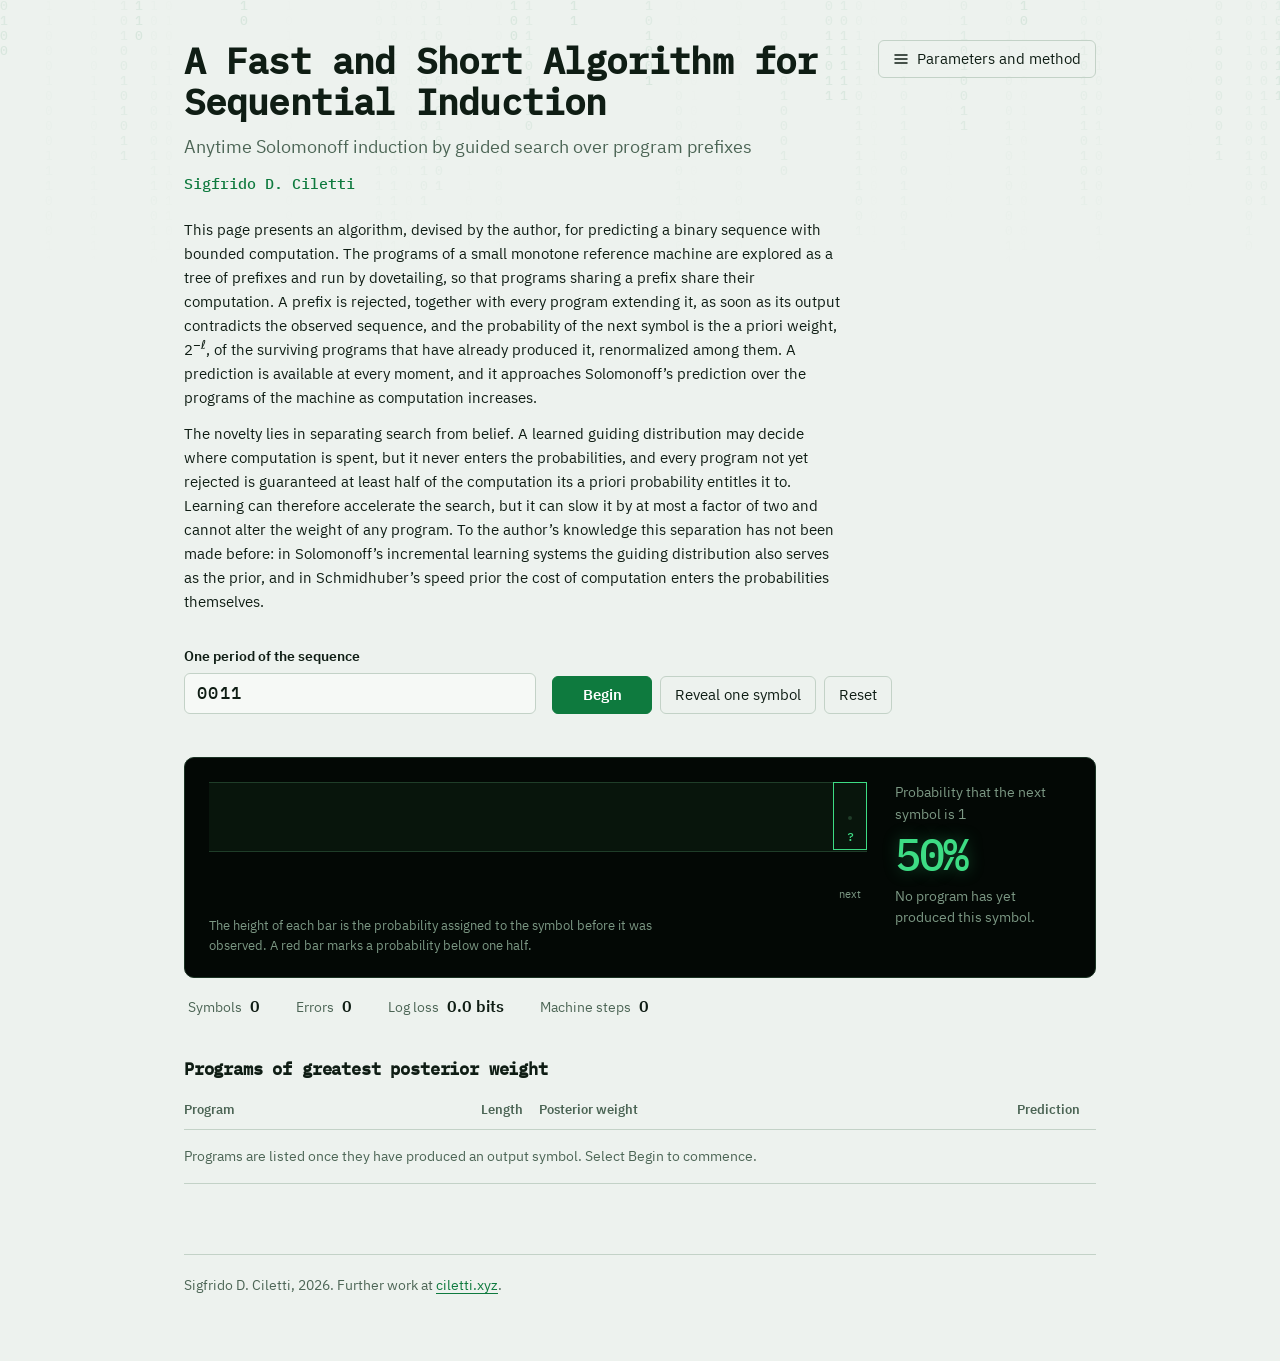
==== induction/index.html @ b0247a15 "Add files via upload" ====
<!doctype html>
<html lang="en">
<head>
<meta charset="utf-8">
<meta name="viewport" content="width=device-width, initial-scale=1">
<title>A Fast and Short Algorithm for Sequential Induction</title>
<meta name="author" content="Sigfrido D. Ciletti">
<meta name="description" content="An anytime approximation to Solomonoff induction by guided search over program prefixes, in which a learned guiding distribution directs computation but never enters the probabilities.">
<style>
@font-face{font-family:"Plex Sans";font-style:normal;font-weight:400;font-display:swap;src:url([data-uri]) format("woff2");}
@font-face{font-family:"Plex Sans";font-style:normal;font-weight:600;font-display:swap;src:url([data-uri]) format("woff2");}
@font-face{font-family:"Plex Mono";font-style:normal;font-weight:400;font-display:swap;src:url([data-uri]) format("woff2");}
@font-face{font-family:"Plex Mono";font-style:normal;font-weight:500;font-display:swap;src:url([data-uri]) format("woff2");}
:root {
  /* light: green ink on pale paper; the tape bed stays a terminal in both schemes */
  --desk: #EDF2EE; --surface: #F6F9F6; --ink: #0F1D14; --muted: #4C6555; --rule: #C3D2C7;
  --signal: #0E7A3E; --on-signal: #FFFFFF; --wrong: #B3261E; --code: #0E5C31; --glow: transparent;
  --bed: #030805; --bed-ink: #CFE3D3; --bed-muted: #7C9884; --bed-rule: #1B3324; --bed-signal: #3DDC84; --bed-wrong: #FF6B5E;
  --tape: #08150C; --tape-edge: #1F3D29; --tape-ink: #3DDC84; --hole: #3DDC84; --feed: #1F3D29;
  --rain: #0E7A3E; --rain-opacity: 0.09;
  --panel-w: 24rem;
  --sans: "Plex Sans", "IBM Plex Sans", "Segoe UI", system-ui, sans-serif;
  --mono: "Plex Mono", "IBM Plex Mono", ui-monospace, "SF Mono", Menlo, Consolas, monospace;
}
@media (prefers-color-scheme: dark) {
  :root {
    color-scheme: dark;
    --desk: #050906; --surface: #0A120C; --ink: #CFE3D3; --muted: #7E9A85; --rule: #1C2E21;
    --signal: #3DDC84; --on-signal: #03100A; --wrong: #FF6B5E; --code: #8FE3AE; --glow: rgb(61 220 132 / 0.35);
    --bed: #020503; --bed-rule: #183022;
    --rain: #3DDC84; --rain-opacity: 0.16;
  }
}
* { box-sizing: border-box; }
html { -webkit-text-size-adjust: 100%; }
body { position: relative; margin: 0; background: var(--desk); color: var(--ink); font: 400 1rem/1.55 var(--sans); font-variant-numeric: tabular-nums; }
.rain { position: absolute; top: 0; left: 0; width: 100%; height: 17rem; pointer-events: none; opacity: var(--rain-opacity); -webkit-mask-image: linear-gradient(to bottom, #000 25%, transparent 100%); mask-image: linear-gradient(to bottom, #000 25%, transparent 100%); }
.page { position: relative; }
a { color: var(--signal); text-underline-offset: 0.2em; }
a:hover { text-decoration-thickness: 2px; }
.page { max-width: 60rem; margin: 0 auto; padding: 2.5rem 1.5rem 4rem; }
h1 { font: 600 clamp(1.625rem, 1.1rem + 1.9vw, 2.25rem)/1.15 var(--mono); letter-spacing: -0.025em; margin: 0 0 0.625rem; text-shadow: 0 0 18px var(--glow); }
h2 { font: 600 1.0625rem/1.3 var(--mono); letter-spacing: -0.01em; margin: 0 0 0.75rem; }
p { margin: 0 0 0.75rem; }
sup { line-height: 0; }

/* header */
.top { display: flex; justify-content: space-between; align-items: flex-start; gap: 1.5rem; }
.intro { max-width: 66ch; }
.subtitle { font-size: 1.125rem; color: var(--muted); margin: 0 0 0.75rem; }
.byline { font: 500 0.9375rem/1.4 var(--mono); margin: 0 0 1.5rem; }
.byline a { color: var(--signal); text-decoration: none; }
.byline a:hover { text-decoration: underline; }
.abstract { font-size: 0.9375rem; line-height: 1.6; margin: 0 0 0.75rem; }
.abstract:last-child { margin-bottom: 0; }

/* buttons and fields */
button { font: 500 0.9375rem/1.2 var(--sans); color: var(--ink); background: transparent; border: 1px solid var(--rule); border-radius: 6px; padding: 0.5625rem 0.875rem; cursor: pointer; }
button:hover { border-color: var(--signal); }
button.primary { background: var(--signal); border-color: var(--signal); color: var(--on-signal); font-weight: 600; min-width: 6.25rem; }
button.primary:hover { filter: brightness(1.08); }
.menu-btn { flex: none; display: inline-flex; align-items: center; gap: 0.5rem; }
:is(button, input, select, summary):focus-visible { outline: 2px solid var(--signal); outline-offset: 2px; }
label, .label { display: block; font-size: 0.875rem; font-weight: 600; margin-bottom: 0.375rem; }
input[type="text"], select { width: 100%; font: 400 1rem/1.2 var(--sans); color: var(--ink); background: var(--surface); border: 1px solid var(--rule); border-radius: 6px; padding: 0.5625rem 0.75rem; }
#pattern { font: 500 1.0625rem/1.2 var(--mono); letter-spacing: 0.08em; }

/* the run row */
.run { display: flex; flex-wrap: wrap; align-items: flex-end; gap: 0.75rem 1rem; margin-top: 2rem; }
.pattern-field { flex: 1 1 12rem; max-width: 22rem; }
.buttons { display: flex; flex-wrap: wrap; gap: 0.5rem; }
.error { color: var(--wrong); font-size: 0.875rem; margin: 0.5rem 0 0; }
.error:empty { display: none; }
.status { color: var(--muted); font: 400 0.8125rem/1.5 var(--mono); margin: 0.5rem 0 0; min-height: 1.5em; }
.status:not(:empty)::before { content: "> "; color: var(--signal); }

/* the tape */
.bed { margin-top: 1rem; background: var(--bed); color: var(--bed-ink); border: 1px solid var(--bed-rule); border-radius: 10px; padding: 1.5rem 1.5rem 1.25rem; display: grid; grid-template-columns: minmax(0, 1fr) 11rem; gap: 1.75rem; align-items: start; }
.tape-area { min-width: 0; }
.tape-window { position: relative; overflow: hidden; }
.tape-window::before { content: ""; position: absolute; inset: 0 0 auto 0; height: 68px; background: var(--tape); border-block: 1px solid var(--tape-edge); }
.tape { position: relative; display: flex; justify-content: flex-end; }
.cell { flex: 0 0 28px; }
.punch { position: relative; height: 68px; }
.hole { position: absolute; left: 50%; top: 11px; width: 14px; height: 14px; margin-left: -7px; border-radius: 50%; }
.hole.on { background: var(--hole); box-shadow: 0 0 6px rgb(61 220 132 / 0.55); }
.feed { position: absolute; left: 50%; top: 34px; width: 4px; height: 4px; margin-left: -2px; border-radius: 50%; background: var(--feed); }
.digit { position: absolute; left: 0; right: 0; bottom: 7px; text-align: center; font: 500 0.75rem/1 var(--mono); color: var(--tape-ink); }
.conf { position: relative; width: 14px; height: 24px; margin: 8px auto 0; border-bottom: 1px solid var(--bed-rule); }
.conf span { position: absolute; left: 0; right: 0; bottom: 0; height: calc(var(--p, 0) * 100%); background: var(--bed-signal); }
.conf.bad span { background: var(--bed-wrong); }
.conf.none { border: 1px dashed var(--bed-rule); }
.conf.none span { display: none; }
.idx { height: 1rem; margin-top: 4px; text-align: center; font-size: 0.6875rem; line-height: 1rem; color: var(--bed-muted); white-space: nowrap; }
.cell.reader { flex-basis: 34px; }
.cell.reader .punch { box-shadow: inset 0 0 0 1px var(--hole); }
.cell.reader .hole { background: var(--hole); box-shadow: 0 0 8px rgb(61 220 132 / 0.6); }
.cell.reader .conf { border: 0; }
.cell.fresh .hole.on { animation: punch 160ms ease-out; }
@keyframes punch { from { transform: scale(0.2); } to { transform: scale(1); } }
.caption { margin: 0.875rem 0 0; font-size: 0.8125rem; color: var(--bed-muted); max-width: 60ch; }
.readout-label { font-size: 0.875rem; color: var(--bed-muted); margin: 0; }
.readout-num { font: 500 2.75rem/1 var(--mono); letter-spacing: -0.04em; margin: 0.375rem 0 0.625rem; color: var(--bed-signal); text-shadow: 0 0 16px rgb(61 220 132 / 0.35); }
.readout-note { font-size: 0.875rem; color: var(--bed-muted); margin: 0 0 0.25rem; }
.readout-note:empty { display: none; }

/* figures under the tape */
.stats { display: flex; flex-wrap: wrap; gap: 0.375rem 2.25rem; margin: 1rem 0 0; padding: 0 0.25rem; }
.stats div { display: flex; align-items: baseline; gap: 0.5rem; }
.stats dt { font-size: 0.875rem; color: var(--muted); }
.stats dd { margin: 0; font-weight: 600; }

/* leading programs */
.leaders { margin-top: 2.5rem; }
.more { display: flex; flex-wrap: wrap; align-items: center; gap: 0.5rem 0.75rem; margin-top: 0.875rem; }
.more .hint { margin: 0 auto 0 0; }
.more button[hidden] { display: none; }
.scroll { overflow-x: auto; }
table { border-collapse: collapse; width: 100%; font-size: 0.875rem; }
th, td { text-align: left; padding: 0.5rem 0.75rem 0.5rem 0; border-bottom: 1px solid var(--rule); vertical-align: baseline; }
th { font-weight: 600; font-size: 0.8125rem; color: var(--muted); white-space: nowrap; }
td.num, th.num { text-align: right; padding-right: 1rem; white-space: nowrap; }
td.prog { font: 500 0.9375rem/1.35 var(--mono); letter-spacing: 0.06em; word-break: break-all; color: var(--code); }
td.empty { color: var(--muted); padding: 1rem 0; }
.bar { display: inline-block; width: 5rem; height: 0.5rem; background: color-mix(in srgb, var(--signal) 16%, transparent); vertical-align: middle; margin-right: 0.5rem; }
.bar i { display: block; height: 100%; background: var(--signal); }
.cred { white-space: nowrap; }

/* side panel */
.panel { position: fixed; inset: 0 0 0 auto; z-index: 10; width: min(var(--panel-w), 100%); height: 100%; max-width: none; max-height: none; margin: 0; padding: 0; border: 0; border-left: 1px solid var(--rule); background: var(--surface); color: var(--ink); overflow: hidden; }
.panel[open] { animation: panel-in 180ms ease-out; }
@keyframes panel-in { from { transform: translateX(1.5rem); opacity: 0; } to { transform: none; opacity: 1; } }
.panel::backdrop { background: rgb(13 21 34 / 0.45); }
.panel-inner { height: 100%; overflow-y: auto; overscroll-behavior: contain; padding: 0 1.25rem 2.5rem; }
.panel-head { position: sticky; top: 0; z-index: 1; display: flex; justify-content: space-between; align-items: center; gap: 1rem; padding: 1rem 0 0.75rem; background: var(--surface); }
.panel-head h2 { margin: 0; }
.close { display: inline-flex; padding: 0.375rem; border-color: transparent; }
.close:hover { border-color: var(--rule); }
.panel-section { border-top: 1px solid var(--rule); padding: 1rem 0; }
.panel-section h3 { font: 600 1rem/1.3 var(--mono); margin: 0 0 0.875rem; }
.field { margin-bottom: 1rem; }
.check { display: flex; align-items: center; gap: 0.5rem; font-size: 0.9375rem; font-weight: 400; margin: 0 0 1rem; }
.check input { width: 1.0625rem; height: 1.0625rem; margin: 0; accent-color: var(--signal); }
.presets { display: flex; flex-wrap: wrap; gap: 0.375rem; }
.presets button { font: 500 0.8125rem/1 var(--mono); padding: 0.4375rem 0.5rem; border-radius: 4px; }
summary { display: flex; justify-content: space-between; align-items: center; gap: 1rem; font: 600 1rem/1.4 var(--mono); cursor: pointer; list-style: none; }
summary::-webkit-details-marker { display: none; }
summary::after { content: ""; flex: none; width: 0.5rem; height: 0.5rem; margin-right: 0.25rem; border-right: 1.5px solid var(--muted); border-bottom: 1.5px solid var(--muted); transform: translateY(-2px) rotate(45deg); }
details[open] > summary { margin-bottom: 0.875rem; }
details[open] > summary::after { transform: translateY(2px) rotate(-135deg); }
.hint { color: var(--muted); font-size: 0.875rem; }
.guide { table-layout: fixed; margin-bottom: 0.75rem; }
.guide th, .guide td { text-align: center; padding: 0.375rem 0; border: 0; }
.guide th:first-child { text-align: left; width: 4.75rem; }
.guide thead th { font: 500 0.875rem/1 var(--mono); color: var(--ink); }
.guide tbody th { font-weight: 400; font-size: 0.8125rem; color: var(--muted); }
.guide td { font-size: 0.8125rem; border: 2px solid var(--surface); background: color-mix(in srgb, var(--signal) calc(var(--p) * 100%), transparent); }
.guide td.strong { color: var(--on-signal); }
.runs { list-style: none; margin: 0; padding: 0; }
.runs li { padding: 0.625rem 0; border-bottom: 1px solid var(--rule); font-size: 0.875rem; }
.runs li:first-child { padding-top: 0; }
.runs li:last-child { border-bottom: 0; }
.runs .prog { font: 500 0.9375rem/1.4 var(--mono); letter-spacing: 0.06em; color: var(--code); }
.runs .meta { color: var(--muted); }
.runs code { font: 500 0.875rem/1.4 var(--mono); word-break: break-all; }
.notes p, .notes li { font-size: 0.9375rem; }
.notes ul { padding-left: 1.125rem; margin: 0; }
.notes li { margin-bottom: 0.25rem; }
.ops { margin: 0 0 1rem; }
.ops td { padding: 0.375rem 0.5rem 0.375rem 0; }
.ops td:first-child { font: 500 1rem/1.2 var(--mono); width: 1.75rem; }
.ops td:last-child { text-align: right; white-space: nowrap; padding-right: 0; color: var(--muted); }

.foot { margin-top: 3.5rem; padding-top: 1.25rem; border-top: 1px solid var(--rule); color: var(--muted); font-size: 0.875rem; }
.foot p { margin: 0; }
@media (min-width: 72rem) {
  body.panel-open { padding-right: var(--panel-w); }
}
@media (max-width: 52rem) {
  .page { padding: 1.75rem 1rem 3rem; }
  .top { flex-direction: column; gap: 1rem; }
  .bed { grid-template-columns: minmax(0, 1fr); gap: 1rem; padding: 1.25rem 1rem 1rem; }
  .readout-num { font-size: 2.25rem; }
}
@media (prefers-reduced-motion: reduce) {
  .cell.fresh .hole.on, .panel[open] { animation: none; }
}
</style>
</head>
<body>
<canvas class="rain" id="rain" aria-hidden="true"></canvas>
<main class="page">
  <header class="top">
    <div class="intro">
      <h1>A Fast and Short Algorithm for Sequential Induction</h1>
      <p class="subtitle">Anytime Solomonoff induction by guided search over program prefixes</p>
      <p class="byline"><a href="https://ciletti.xyz" rel="author">Sigfrido D. Ciletti</a></p>
      <p class="abstract">This page presents an algorithm, devised by the author, for predicting a binary sequence with bounded computation. The programs of a small monotone reference machine are explored as a tree of prefixes and run by dovetailing, so that programs sharing a prefix share their computation. A prefix is rejected, together with every program extending it, as soon as its output contradicts the observed sequence, and the probability of the next symbol is the a priori weight, 2<sup>−ℓ</sup>, of the surviving programs that have already produced it, renormalized among them. A prediction is available at every moment, and it approaches Solomonoff’s prediction over the programs of the machine as computation increases.</p>
      <p class="abstract">The novelty lies in separating search from belief. A learned guiding distribution may decide where computation is spent, but it never enters the probabilities, and every program not yet rejected is guaranteed at least half of the computation its a priori probability entitles it to. Learning can therefore accelerate the search, but it can slow it by at most a factor of two and cannot alter the weight of any program. To the author’s knowledge this separation has not been made before: in Solomonoff’s incremental learning systems the guiding distribution also serves as the prior, and in Schmidhuber’s speed prior the cost of computation enters the probabilities themselves.</p>
    </div>
    <button class="menu-btn" id="openPanel" type="button" aria-expanded="false" aria-controls="panel">
      <svg aria-hidden="true" width="16" height="16" viewBox="0 0 16 16" fill="none"><path d="M2 4h12M2 8h12M2 12h12" stroke="currentColor" stroke-width="1.5" stroke-linecap="round"/></svg>
      Parameters and method
    </button>
  </header>

  <div class="run">
    <div class="pattern-field">
      <label for="pattern">One period of the sequence</label>
      <input id="pattern" type="text" inputmode="numeric" autocomplete="off" spellcheck="false" maxlength="32" value="0011" aria-describedby="patternError">
    </div>
    <div class="buttons">
      <button class="primary" id="start" type="button">Begin</button>
      <button id="step" type="button">Reveal one symbol</button>
      <button id="restart" type="button">Reset</button>
    </div>
  </div>
  <p class="error" id="patternError" role="alert"></p>
  <p class="status" id="status" aria-live="polite"></p>

  <section class="bed" aria-label="Symbols observed so far and the probability assigned to the next">
    <div class="tape-area">
      <div class="tape-window"><div class="tape" id="tape"></div></div>
      <p class="caption">The height of each bar is the probability assigned to the symbol before it was observed. A red bar marks a probability below one half.</p>
    </div>
    <div class="readout">
      <p class="readout-label">Probability that the next symbol is 1</p>
      <p class="readout-num" id="pnum">50%</p>
      <p class="readout-note" id="psay" aria-live="polite">No program has yet produced this symbol.</p>
      <p class="readout-note" id="plock"></p>
    </div>
  </section>

  <dl class="stats">
    <div><dt>Symbols</dt><dd id="sBits">0</dd></div>
    <div><dt>Errors</dt><dd id="sWrong">0</dd></div>
    <div><dt>Log loss</dt><dd id="sLoss">0.0 bits</dd></div>
    <div><dt>Machine steps</dt><dd id="sSteps">0</dd></div>
  </dl>

  <section class="leaders" aria-labelledby="leadersTitle">
    <h2 id="leadersTitle">Programs of greatest posterior weight</h2>
    <div class="scroll">
      <table>
        <thead><tr><th>Program</th><th class="num">Length</th><th>Posterior weight</th><th class="num">Prediction</th></tr></thead>
        <tbody id="programs"></tbody>
      </table>
    </div>
    <div class="more">
      <p class="hint" id="moreCount"></p>
      <button id="showMore" type="button">Show further programs</button>
      <button id="showFewer" type="button">Show fewer programs</button>
    </div>
  </section>

  <footer class="foot">
    <p>Sigfrido D. Ciletti, 2026. Further work at <a href="https://ciletti.xyz">ciletti.xyz</a>.</p>
  </footer>
</main>

<dialog class="panel" id="panel" aria-labelledby="panelTitle">
  <div class="panel-inner">
    <div class="panel-head">
      <h2 id="panelTitle">Parameters and method</h2>
      <button class="close" id="closePanel" type="button" aria-label="Close parameters and method">
        <svg aria-hidden="true" width="18" height="18" viewBox="0 0 18 18" fill="none"><path d="M4 4l10 10M14 4L4 14" stroke="currentColor" stroke-width="1.6" stroke-linecap="round"/></svg>
      </button>
    </div>

    <section class="panel-section" aria-labelledby="settingsTitle">
      <h3 id="settingsTitle">Parameters</h3>
      <label class="check"><input id="useGuide" type="checkbox"> Allot half of the computation by the guiding distribution</label>
      <div class="field">
        <span class="label" id="examplesLabel">Example periods</span>
        <div class="presets" id="presets" role="group" aria-labelledby="examplesLabel"></div>
      </div>
      <button id="forget" type="button">Reset the guiding distribution</button>
    </section>

    <details class="panel-section">
      <summary>The guiding distribution</summary>
      <p class="hint" id="guideHint"></p>
      <table class="guide" id="guide" aria-label="Conditional probability of each instruction, given its predecessor"></table>
      <p class="hint" id="guideCost"></p>
    </details>

    <details class="panel-section">
      <summary>Record of trials</summary>
      <ul class="runs" id="history"></ul>
    </details>

    <details class="panel-section notes">
      <summary>Method</summary>
      <p>The reference machine has a circular tape of 256 binary cells and the six instructions listed below, each with the length of its code. The machine reads its program one instruction at a time, and only when execution requires the next one. Programs that share an initial segment therefore share the corresponding computation.</p>
      <table class="ops" aria-label="The instructions of the reference machine">
        <tbody>
          <tr><td>.</td><td>write the content of the current cell to the output</td><td>2 bits</td></tr>
          <tr><td>+</td><td>complement the current cell</td><td>2 bits</td></tr>
          <tr><td>&gt;</td><td>move one cell to the right</td><td>3 bits</td></tr>
          <tr><td>&lt;</td><td>move one cell to the left</td><td>3 bits</td></tr>
          <tr><td>[</td><td>mark a position for return</td><td>3 bits</td></tr>
          <tr><td>]</td><td>if the current cell contains 1, return to the most recent mark, or to the beginning if there is none</td><td>3 bits</td></tr>
        </tbody>
      </table>
      <p>A program is rejected as soon as it writes a symbol that contradicts the observed sequence, and with it every program of which it is an initial segment. The probability assigned to the next symbol is the normalized sum of the a priori probabilities, 2<sup>−ℓ</sup>, of the surviving programs that have already produced that symbol.</p>
      <p>No bound on computation is fixed in advance. The search proceeds continuously, occupying about two milliseconds of each display frame, and a symbol is revealed every 250 milliseconds, so that the computation devoted to each symbol is whatever the device accomplishes in that interval. In the trials conducted so far, greater computation per symbol has never delayed convergence. Trials should be compared in machine steps, a measure that does not depend on the device.</p>
      <p>When the guiding distribution is in use, the computation is divided equally. One half is allotted in proportion to the a priori probabilities, which bounds the time required by a small constant factor relative to Levin’s universal search. The other half is allotted according to the guiding distribution, a table of conditional instruction probabilities estimated from programs that predicted at least three successive symbols correctly. The guiding distribution determines only the order of search; it has no effect upon the probabilities assigned.</p>
      <p>Two properties follow from the construction. First, the probabilities depend only on the a priori distribution and on which programs have been examined; the guiding distribution affects only the latter. Second, because every program not yet rejected receives at least half of its a priori share of computation, the time required to reach any program exceeds that of the unguided search by at most a factor of two. As computation increases without bound every program of the machine is eventually examined, and the prediction tends to Solomonoff’s normalized prediction over the programs of at most 32 instructions.</p>
      <p>The mixture over programs is Solomonoff’s (1964). The schedule of computation follows Levin’s universal search (1973), and the treatment of programs as prefixes executed online follows Schmidhuber’s FAST algorithm (2002), which he also applied to prediction, though under the speed prior, whose probabilities depend on running time. Solomonoff’s later proposals for incremental learning (2002–2003) introduced a guiding distribution for the search that is revised as problems are solved; there, however, the revised distribution is also the prior. The title alludes to Hutter’s “The Fastest and Shortest Algorithm for All Well-Defined Problems” (2002); no optimality result of that kind is claimed here.</p>
      <p>The guiding distribution is not used by default. Within a single trial its effect is negligible; it is of value only across trials, for longer periods, when computation is scarce, as on a slow device. It continues to be estimated while not in use.</p>
      <p>The log loss is the sum, over the observed symbols, of −log<sub>2</sub> of the probability assigned to each, with every probability restricted to the interval from 0.01 to 0.99. The system is said to have converged when eight successive symbols have each been assigned a probability of at least 0.9.</p>
      <ul>
        <li>Observations are assumed to be free of error. A single erroneous symbol would reject the correct program.</li>
        <li>Programs are limited to 32 instructions.</li>
        <li>The programs of greatest weight are retained in memory, from 3,000 at the outset, growing by one program for every 1,000 machine steps, to at most 20,000. A program beyond that limit must be found again by the search from the root, whose budget doubles on each pass.</li>
        <li>A trial is suspended after every 64 symbols.</li>
      </ul>
    </details>
  </div>
</dialog>

<script>
/* Guided Bayesian Search — toy engine.
   Machine: a six-instruction, Brainfuck-style machine on a circular binary tape of 256 cells.
   Programs are read one instruction at a time, on demand, from a prefix code:
     .  00   write the current cell to the output
     +  01   flip the current cell
     >  100  move right        <  101  move left
     [  110  mark a loop start
     ]  111  if the current cell is 1, jump back to just after the matching [ (or to the start)
*/
const OP_GLYPH = ['.', '+', '>', '<', '[', ']'];
const OP_BITS = [2, 2, 3, 3, 3, 3];
const OP_PRIOR = [0.25, 0.25, 0.125, 0.125, 0.125, 0.125];
const NOPS = 6, START = 6, MAXCODE = 32, WORDS = 8;
const KEYMOD = 562949953421231;   // 2^49 - 81; keys are exact up to 17 instructions and hashed beyond
const EV_BUDGET = 0, EV_DEAD = 1, EV_PREDICT = 2, EV_NEEDS = 3;

function makeState() {
  return { code: new Uint8Array(MAXCODE), jmp: new Uint8Array(MAXCODE), L: 0, pc: 0, ptr: 0, tape: new Int32Array(WORDS),
           outLen: 0, next: 0, bPc: 0, bPtr: 0, bTape: new Int32Array(WORDS), bCount: 0, bLimit: 1 };
}
function copyState(dst, src) {
  const L = src.L;
  for (let i = 0; i < L; i++) { dst.code[i] = src.code[i]; dst.jmp[i] = src.jmp[i]; }
  dst.L = L; dst.pc = src.pc; dst.ptr = src.ptr; dst.outLen = src.outLen; dst.next = src.next;
  dst.bPc = src.bPc; dst.bPtr = src.bPtr; dst.bCount = src.bCount; dst.bLimit = src.bLimit;
  for (let i = 0; i < WORDS; i++) { dst.tape[i] = src.tape[i]; dst.bTape[i] = src.bTape[i]; }
}
function appendOp(st, op) {
  const i = st.L;
  st.code[i] = op;
  if (op === 5) {                       // find the matching [ ; unmatched ] jumps to the start
    let depth = 0, target = 0;
    for (let j = i - 1; j >= 0; j--) {
      const c = st.code[j];
      if (c === 5) depth++;
      else if (c === 4) { if (depth === 0) { target = j + 1; break; } depth--; }
    }
    st.jmp[i] = target;
  }
  st.L = i + 1;
  st.bPc = st.pc; st.bPtr = st.ptr; st.bCount = 0; st.bLimit = 1;
  for (let i = 0; i < WORDS; i++) st.bTape[i] = st.tape[i];
}
function codeString(st) { let s = ''; for (let i = 0; i < st.L; i++) s += OP_GLYPH[st.code[i]]; return s; }

class Engine {
  constructor(opts = {}) {
    this.poolCap = opts.poolCap || 3000;        // memory to begin with ...
    this.maxPoolCap = opts.maxPoolCap || 20000; // ... growing by one program per stepsPerSlot steps, up to this
    this.stepsPerSlot = opts.stepsPerSlot || 1000;
    this.useGuide = opts.useGuide !== false;
    this.alpha = 2;            // how strongly the guide is tied to the prior
    this.minHits = 3;          // a program must predict this many bits in a row before the guide learns from it
    this.E = new Uint8Array(8192);
    this.frames = [];
    for (let d = 0; d <= MAXCODE; d++) {
      this.frames.push({ st: makeState(), budget: 0, m: 1, lam: 1, key: 0, bits: 0, ci: 0,
                         share: new Float64Array(NOPS), cm: new Float64Array(NOPS), cl: new Float64Array(NOPS) });
    }
    this.local = [];
    for (let d = 0; d <= MAXCODE; d++) {
      this.local.push({ st: makeState(), m: 1, lam: 1, key: 0, bits: 0 });
    }
    this.freeStates = [];
    this.resetGuide();
    this.reset();
  }

  /* ---------- guide: a learned distribution over the next instruction given the previous one ---------- */
  resetGuide() {
    this.counts = []; this.rowTotal = new Float64Array(NOPS + 1);
    for (let c = 0; c <= NOPS; c++) this.counts.push(new Float64Array(NOPS));
    this.guideWeight = 0;
  }
  guideProb(ctx, op) { return (this.alpha * OP_PRIOR[op] + this.counts[ctx][op]) / (this.alpha + this.rowTotal[ctx]); }
  trainGuide(st, w) {
    let ctx = START;
    for (let i = 0; i < st.L; i++) { const op = st.code[i]; this.counts[ctx][op] += w; this.rowTotal[ctx] += w; ctx = op; }
    this.guideWeight += w;
  }
  guideMatrix() { const rows = []; for (const ctx of [START, 0, 1, 2, 3, 4, 5]) { const r = []; for (let o = 0; o < NOPS; o++) r.push(this.guideProb(ctx, o)); rows.push(r); } return rows; }
  guideBits(st) {            // -log2 of the guide's probability for this program text
    let ctx = START, b = 0;
    for (let i = 0; i < st.L; i++) { const op = st.code[i]; b -= Math.log2(this.guideProb(ctx, op)); ctx = op; }
    return b;
  }

  /* ---------- run state ---------- */
  reset() {
    this.n = 0;
    this.pool = new Map();     // remembered part of the frontier: prefixes consistent with every observation
    this.poolFloor = 0; this.pendingCount = 0;
    this.queue = []; this.qStart = 0; this.queueDirty = true;
    this.totalSteps = 0; this.refuted = 0; this.visited = 0;
    this.k = 8; this.startPhase();
  }
  startPhase() {
    const f = this.frames[0];
    f.st.L = 0; f.st.pc = 0; f.st.ptr = 0; f.st.tape.fill(0); f.st.outLen = 0;
    f.budget = Math.pow(2, this.k); f.m = 1; f.lam = 1; f.key = 0; f.bits = 0; f.ci = 0;
    this.depth = 0; this.mode = 0;   // 0 = run the node, 1 = move to its next child, 2 = leave the node
  }

  /* Advance one machine for at most maxSteps steps. */
  run(s, maxSteps) {
    const code = s.code, jmp = s.jmp, L = s.L, E = this.E, n = this.n, tape = s.tape, bTape = s.bTape;
    let pc = s.pc, ptr = s.ptr, outLen = s.outLen;
    let bPc = s.bPc, bPtr = s.bPtr, bCount = s.bCount, bLimit = s.bLimit;
    let steps = 0, ev = EV_BUDGET;
    while (steps < maxSteps) {
      if (pc === L) { ev = EV_NEEDS; break; }
      const op = code[pc]; steps++;
      if (op === 0) {
        const bit = (tape[ptr >>> 5] >>> (ptr & 31)) & 1; pc++;
        if (outLen < n) {
          if (bit !== E[outLen]) { ev = EV_DEAD; break; }       // disagrees with an observation
          outLen++;
        } else { s.next = bit; outLen++; ev = EV_PREDICT; }      // produced the next, unseen bit: pause here
        bPc = pc; bPtr = ptr; bCount = 0; bLimit = 1;
        for (let i = 0; i < WORDS; i++) bTape[i] = tape[i];
        if (ev === EV_PREDICT) break;
        continue;
      }
      else if (op === 1) { tape[ptr >>> 5] ^= (1 << (ptr & 31)); pc++; }
      else if (op === 2) { ptr = (ptr + 1) & 255; pc++; }
      else if (op === 3) { ptr = (ptr + 255) & 255; pc++; }
      else if (op === 4) { pc++; }
      else { if ((tape[ptr >>> 5] >>> (ptr & 31)) & 1) pc = jmp[pc]; else pc++; }
      // Brent's cycle check: the same state again with no output in between means it will never write again
      if (pc === bPc && ptr === bPtr) {
        let same = true;
        for (let i = 0; i < WORDS; i++) if (tape[i] !== bTape[i]) { same = false; break; }
        if (same) { ev = EV_DEAD; break; }
      }
      if (++bCount === bLimit) { bCount = 0; bLimit <<= 1; bPc = pc; bPtr = ptr; for (let i = 0; i < WORDS; i++) bTape[i] = tape[i]; }
    }
    s.pc = pc; s.ptr = ptr; s.outLen = outLen;
    s.bPc = bPc; s.bPtr = bPtr; s.bCount = bCount; s.bLimit = bLimit;
    this.lastSteps = steps;
    return ev;
  }

  /* ---------- pool: the remembered part of the frontier ---------- */
  /* Memory grows with the computation spent, so that more search does not crowd out long programs. */
  cap() { return Math.min(this.maxPoolCap, this.poolCap + Math.floor(this.totalSteps / this.stepsPerSlot)); }
  poolAccepts(m) { return this.pool.size < this.cap() || m > this.poolFloor; }
  poolAdd(key, st, m, lam, bits) {
    const copy = this.freeStates.pop() || makeState(); copyState(copy, st);
    this.pool.set(key, { key, st: copy, m, lam, bits, hits: 0, pending: false, gone: false, share: 0 });
    if (this.pool.size >= 1.5 * this.cap()) this.shrinkPool();
  }
  poolDelete(e) {
    if (e.gone) return;
    e.gone = true; if (e.pending) this.pendingCount--;
    this.pool.delete(e.key); this.freeStates.push(e.st);
    if (this.pool.size < this.cap()) this.poolFloor = 0;
  }
  shrinkPool() {
    const all = Array.from(this.pool.values()).sort((a, b) => b.m - a.m), cap = this.cap();
    this.poolFloor = all[cap - 1].m;
    for (let i = cap; i < all.length; i++) this.poolDelete(all[i]);
    this.poolFloor = all[cap - 1].m;
  }
  /* Run the remembered prefixes that owe a prediction: half in proportion to credence, half to the guide. */
  servicePool(maxSteps) {
    const g = this.useGuide ? 0.5 : 0;
    if (this.queueDirty) {                         // sort the waiting programs once per observation
      const pend = [];
      let mass = 0, lam = 0;
      for (const e of this.pool.values()) if (e.pending) { pend.push(e); mass += e.m; lam += e.lam; }
      for (const e of pend) e.share = (1 - g) * e.m / mass + g * e.lam / lam;
      pend.sort((a, b) => b.share - a.share);
      this.queue = pend; this.qStart = 0; this.queueDirty = false;
    }
    const q = this.queue;
    while (this.qStart < q.length && (q[this.qStart].gone || !q[this.qStart].pending)) this.qStart++;
    let used = 0;
    for (let i = this.qStart; i < q.length && used < maxSteps; i++) {
      const e = q[i];
      if (e.gone || !e.pending) continue;          // finished, or dropped while the pool was being trimmed
      const allow = Math.min(maxSteps - used, Math.max(16, Math.floor(maxSteps * e.share)));
      const ev = this.run(e.st, allow);
      const mine = this.lastSteps; used += mine;
      if (ev === EV_PREDICT) { e.pending = false; this.pendingCount--; }
      else if (ev === EV_DEAD) { this.poolDelete(e); this.refuted++; }
      else if (ev === EV_NEEDS) {
        // It needs another instruction. Search just below it with the rest of its allowance;
        // whatever reaches the next bit is remembered, the rest is left to the explorer.
        const f = this.local[0];
        copyState(f.st, e.st); f.m = e.m; f.lam = e.lam; f.key = e.key; f.bits = e.bits;
        this.poolDelete(e);
        used += this.expand(0, Math.max(64, allow - mine), g);
      }
    }
    return used;
  }
  expand(d, budget, g) {
    const f = this.local[d];
    if (f.st.L === MAXCODE) return 0;
    const ctx = f.st.L ? f.st.code[f.st.L - 1] : START;
    const denom = (1 - g) * f.m + g * f.lam;
    let used = 0;
    for (let c = 0; c < NOPS; c++) {
      const cm = f.m * OP_PRIOR[c], cl = f.lam * this.guideProb(ctx, c);
      const b = Math.floor(budget * ((1 - g) * cm + g * cl) / denom);
      if (b < 1) continue;
      const key = (f.key * 7 + c + 1) % KEYMOD;
      if (this.pool.has(key)) continue;
      const h = this.local[d + 1];
      copyState(h.st, f.st); appendOp(h.st, c);
      const ev = this.run(h.st, b);
      const mine = this.lastSteps; used += mine;
      if (ev === EV_PREDICT) { if (this.poolAccepts(cm)) this.poolAdd(key, h.st, cm, cl, f.bits + OP_BITS[c]); }
      else if (ev === EV_DEAD) this.refuted++;
      else if (ev === EV_NEEDS && b - mine >= 1) {
        h.m = cm; h.lam = cl; h.key = key; h.bits = f.bits + OP_BITS[c];
        used += this.expand(d + 1, b - mine, g);
      }
    }
    return used;
  }

  /* ---------- explorer: depth-first, budget split by half prior, half guide; restarted with double the budget ---------- */
  explore(maxWork) {
    const frames = this.frames, g = this.useGuide ? 0.5 : 0;
    let work = 0, steps = 0;
    while (work < maxWork) {
      const f = frames[this.depth];
      if (this.mode === 0) {
        const allow = Math.min(Math.floor(f.budget), maxWork - work);
        if (allow < 1) { if (f.budget < 1) this.mode = 2; else break; continue; }
        const ev = this.run(f.st, allow);
        const used = this.lastSteps; steps += used; work += used + 1; f.budget -= used;
        if (ev === EV_BUDGET) { if (f.budget < 1) this.mode = 2; continue; }
        if (ev === EV_DEAD) { this.refuted++; this.mode = 2; continue; }
        if (ev === EV_PREDICT) { if (this.poolAccepts(f.m)) this.poolAdd(f.key, f.st, f.m, f.lam, f.bits); this.mode = 2; continue; }
        // needs another instruction: split what is left of the budget among the six children
        if (f.st.L === MAXCODE) { this.mode = 2; continue; }
        const ctx = f.st.L ? f.st.code[f.st.L - 1] : START;
        const denom = (1 - g) * f.m + g * f.lam;
        for (let c = 0; c < NOPS; c++) {
          f.cm[c] = f.m * OP_PRIOR[c];
          f.cl[c] = f.lam * this.guideProb(ctx, c);
          f.share[c] = ((1 - g) * f.cm[c] + g * f.cl[c]) / denom;
        }
        f.ci = 0; this.mode = 1;
      } else if (this.mode === 1) {
        if (f.ci === NOPS) { this.mode = 2; continue; }
        const c = f.ci++;
        const budget = f.budget * f.share[c];
        work++;
        if (budget < 1) continue;
        const key = (f.key * 7 + c + 1) % KEYMOD;
        if (this.pool.has(key)) continue;                       // the pool already owns this prefix
        const h = frames[this.depth + 1];
        copyState(h.st, f.st); appendOp(h.st, c);
        h.budget = budget; h.m = f.cm[c]; h.lam = f.cl[c]; h.key = key; h.bits = f.bits + OP_BITS[c];
        this.depth++; this.mode = 0; this.visited++;
      } else {
        if (this.depth === 0) { if (this.k < 44) this.k++; this.startPhase(); continue; }
        this.depth--; this.mode = 1;
      }
    }
    return steps;
  }

  tick(maxSteps) {
    let used = 0;
    if (this.pendingCount > 0) used += this.servicePool(Math.max(64, maxSteps >> 1));
    used += this.explore(Math.max(1, maxSteps - used));
    this.totalSteps += used;
    return used;
  }

  /* ---------- prediction and observation ---------- */
  predict() {
    let m0 = 0, m1 = 0, count = 0;
    for (const e of this.pool.values()) if (!e.pending) { count++; if (e.st.next) m1 += e.m; else m0 += e.m; }
    const mass = m0 + m1;
    return { p1: mass > 0 ? m1 / mass : 0.5, mass, count };
  }
  observe(bit) {
    const pred = this.predict();
    this.E[this.n] = bit; this.n++;
    const learn = [];
    for (const e of Array.from(this.pool.values())) {
      if (e.pending) continue;                                   // still behind; it is checked as it catches up
      if (e.st.next !== bit) { this.poolDelete(e); this.refuted++; continue; }
      e.hits++; e.pending = true; this.pendingCount++; this.queueDirty = true;
      if (e.hits >= this.minHits) learn.push(e);
    }
    for (const e of learn) this.trainGuide(e.st, e.m / pred.mass);
    return pred;
  }
  top(k) {
    const best = [];
    let mass = 0;
    for (const e of this.pool.values()) {
      if (e.pending) continue;
      mass += e.m;
      if (best.length === k && (e.m < best[k - 1].m || (e.m === best[k - 1].m && e.key > best[k - 1].key))) continue;
      let j = best.length < k ? best.length : k - 1;
      while (j > 0 && (best[j - 1].m < e.m || (best[j - 1].m === e.m && best[j - 1].key > e.key))) { best[j] = best[j - 1]; j--; }
      best[j] = e;
    }
    return best.map(e => ({ code: codeString(e.st), bits: e.bits, credence: e.m / mass, next: e.st.next,
                            hits: e.hits, guideBits: this.guideBits(e.st) }));
  }

}
</script>
<script>
(function () {
  const $ = (id) => document.getElementById(id);
  const nf = new Intl.NumberFormat('en-US');
  const engine = new Engine({ useGuide: false });
  const PRESETS = ['01', '0011', '110', '1000', '10110', '0001011', '001011010011'];
  const TAPE_CELLS = 80, PACE = 250, BLOCK = 64, LOCK_RUN = 8, FEW = 5, STEP_MORE = 20, MOST = 200;
  const SLICE = 2;   // milliseconds of search per display frame; a new bit every PACE ms
  const CONTEXTS = ['initial', 'after .', 'after +', 'after >', 'after <', 'after [', 'after ]'];
  const WIDE = window.matchMedia('(min-width: 72rem)');

  let pattern = '0011';
  let running = false, stepOnce = false, lastReveal = 0, lastLive = 0, stepsAtReveal = 0, shown = FEW, tableSig = '';
  let run = freshRun();
  const history = [];

  function freshRun() { return { pattern, wrong: 0, loss: 0, streak: 0, streakStart: 0, streakSteps: 0, lockBit: null, lockSteps: null, best: '', guide: undefined }; }
  function esc(s) { return s.replace(/&/g, '&amp;').replace(/</g, '&lt;').replace(/>/g, '&gt;'); }
  function pct(p) { const v = p * 100; return v > 99.5 && v < 100 ? '>99%' : v < 0.5 && v > 0 ? '<1%' : Math.round(v) + '%'; }
  const RUNNING_TEXT = 'A symbol is revealed every 250 milliseconds; the search proceeds continuously between revelations.';

  /* ---------- tape ---------- */
  const tape = $('tape');
  const reader = document.createElement('div');
  reader.className = 'cell reader';
  reader.innerHTML = '<div class="punch"><span class="hole" id="ghost"></span><span class="feed"></span><span class="digit">?</span></div><div class="conf"></div><div class="idx">next</div>';
  function clearTape() { tape.textContent = ''; tape.appendChild(reader); }
  function addCell(i, bit, p, had, steps) {
    const c = document.createElement('div');
    c.className = 'cell fresh';
    const kind = !had ? 'none' : p >= 0.5 ? 'ok' : 'bad';
    c.title = 'Symbol ' + (i + 1) + ' was ' + bit + (had ? '. Probability assigned: ' + pct(p) : '. No probability was assigned') + ', after ' + nf.format(steps) + ' machine steps.';
    c.innerHTML = '<div class="punch"><span class="hole' + (bit ? ' on' : '') + '"></span><span class="feed"></span><span class="digit">' + bit + '</span></div>' +
      '<div class="conf ' + kind + '" style="--p:' + p.toFixed(3) + '"><span></span></div><div class="idx">' + ((i + 1) % 8 === 0 ? i + 1 : '') + '</div>';
    tape.insertBefore(c, reader);
    while (tape.children.length > TAPE_CELLS) tape.removeChild(tape.firstChild);
  }

  /* ---------- views ---------- */
  function renderReader() {
    const pred = engine.predict();
    $('ghost').style.opacity = pred.count ? pred.p1.toFixed(3) : '0';
    $('pnum').textContent = pred.count ? pct(pred.p1) : '50%';
    const say = pred.count === 0 ? 'No program has yet produced this symbol.' :
      pred.count === 1 ? 'The estimate rests on a single program.' : 'The estimate rests on ' + nf.format(pred.count) + ' programs.';
    if ($('psay').textContent !== say) $('psay').textContent = say;
    const lock = run.lockBit === null ? '' : 'Converged at symbol ' + (run.lockBit + 1) + '.';
    if ($('plock').textContent !== lock) $('plock').textContent = lock;
  }
  function renderStats() {
    $('sBits').textContent = nf.format(engine.n);
    $('sWrong').textContent = nf.format(run.wrong);
    $('sLoss').textContent = run.loss.toFixed(1) + ' bits';
    $('sSteps').textContent = nf.format(engine.totalSteps);
  }
  function renderPrograms() {
    const top = engine.top(shown), total = engine.predict().count;
    const body = $('programs');
    let sig;
    if (!top.length) {
      sig = 'empty' + (engine.n === 0 && engine.totalSteps === 0);
      if (sig !== tableSig) body.innerHTML = '<tr><td class="empty" colspan="4">' + (engine.n === 0 && engine.totalSteps === 0
        ? 'Programs are listed once they have produced an output symbol. Select Begin to commence.'
        : 'No surviving program has yet produced the next symbol.') + '</td></tr>';
      $('guideCost').textContent = '';
    } else {
      run.best = top[0].code;
      const rows = top.map((t) =>
        '<tr><td class="prog">' + esc(t.code) + '</td><td class="num">' + t.bits + ' bits</td>' +
        '<td class="cred"><span class="bar"><i style="width:' + (t.credence * 100).toFixed(1) + '%"></i></span>' + pct(t.credence) + '</td>' +
        '<td class="num">' + t.next + '</td></tr>');
      sig = top.map((t) => t.code + pct(t.credence) + t.next).join('|');
      if (sig !== tableSig) body.innerHTML = rows.join('');   // touch the page only when something visible changed
      $('guideCost').textContent = 'The program of greatest weight has a description length of ' + top[0].bits + ' bits under the a priori distribution and ' + top[0].guideBits.toFixed(1) + ' bits under the guiding distribution.';
    }
    tableSig = sig;
    $('moreCount').textContent = top.length ? top.length + ' of ' + nf.format(total) + (total === 1 ? ' program shown.' : ' programs shown.') : '';
    $('showMore').hidden = !(total > top.length && shown < MOST);
    $('showFewer').hidden = !(shown > FEW);
  }
  function renderGuide() {
    const m = engine.guideMatrix();
    let html = '<thead><tr><th scope="col"></th>' + OP_GLYPH.map((g) => '<th scope="col">' + esc(g) + '</th>').join('') + '</tr></thead><tbody>';
    m.forEach((row, r) => {
      html += '<tr><th scope="row">' + esc(CONTEXTS[r]) + '</th>' + row.map((p) =>
        '<td style="--p:' + p.toFixed(3) + '"' + (p > 0.7 ? ' class="strong"' : '') + '>' + Math.round(p * 100) + '</td>').join('') + '</tr>';
    });
    $('guide').innerHTML = html + '</tbody>';
    $('guideHint').textContent = engine.guideWeight === 0
      ? 'Conditional probability, in percent, of each instruction given its predecessor. The distribution has not yet been estimated and coincides with the a priori distribution.'
      : 'Conditional probability, in percent, of each instruction given its predecessor, estimated from programs that predicted at least three successive symbols correctly.';
  }
  function renderHistory() {
    const list = $('history');
    if (!history.length) { list.innerHTML = '<li class="meta">No trials have been recorded. Selecting Reset records the current trial here.</li>'; return; }
    list.innerHTML = history.map((h) =>
      '<li><span class="prog">' + h.pattern + '</span> <span class="meta">' + ({ on: 'guiding distribution in use', off: 'guiding distribution not in use', mixed: 'guiding distribution in use for part of the trial' }[h.guide]) + '</span><br>' +
      (h.lockBit === null ? 'Did not converge' : 'Converged at symbol ' + (h.lockBit + 1) + ' after ' + nf.format(h.lockSteps) + ' machine steps') + '; ' + h.wrong + (h.wrong === 1 ? ' error' : ' errors') + ' in ' + h.bits + (h.bits === 1 ? ' symbol.' : ' symbols.') +
      (h.best ? ' Program of greatest weight: <code>' + esc(h.best) + '</code>' : '') + '</li>').join('');
  }
  function renderAll() { renderReader(); renderStats(); renderPrograms(); }

  /* ---------- running ---------- */
  function setRunning(on, why) {
    running = on;
    $('start').textContent = on ? 'Pause' : engine.n > 0 ? 'Resume' : 'Begin';
    if (why !== undefined) $('status').textContent = why;
  }
  function reveal(now) {
    const i = engine.n;
    const bit = pattern.charCodeAt(i % pattern.length) - 48;
    const pred = engine.observe(bit);
    const guideNow = engine.useGuide ? 'on' : 'off';      // remember the setting this run was actually made with
    run.guide = run.guide === undefined || run.guide === guideNow ? guideNow : 'mixed';
    const steps = engine.totalSteps - stepsAtReveal;
    stepsAtReveal = engine.totalSteps;
    const had = pred.count > 0;
    const p = bit ? pred.p1 : 1 - pred.p1;
    run.loss += -Math.log2(Math.min(0.99, Math.max(0.01, p)));
    if (had && p < 0.5) run.wrong++;
    if (had && p >= 0.9) {
      if (run.streak === 0) { run.streakStart = i; run.streakSteps = engine.totalSteps; }
      if (++run.streak >= LOCK_RUN && run.lockBit === null) { run.lockBit = run.streakStart; run.lockSteps = run.streakSteps; }
    } else { run.streak = 0; run.lockBit = null; run.lockSteps = null; }
    addCell(i, bit, p, had, steps);
    lastReveal = now;
    engine.tick(4000);   // start on the next bit straight away, so the bet shown is current
    renderGuide(); renderAll(); lastLive = now;
    if (stepOnce) { stepOnce = false; setRunning(false, 'Symbol ' + engine.n + ' has been revealed.'); }
    else if (engine.n % BLOCK === 0) setRunning(false, 'Suspended after ' + engine.n + ' symbols. Resume to observe a further ' + BLOCK + '.');
    else $('status').textContent = RUNNING_TEXT;
  }
  function frame(now) {
    if (running) {
      if (now - lastReveal >= PACE) reveal(now);
      const t0 = performance.now();
      while (running && performance.now() - t0 < SLICE) engine.tick(1000);
      if (running && now - lastLive > 200) { lastLive = now; renderAll(); }
    }
    requestAnimationFrame(frame);
  }

  /* ---------- runs ---------- */
  function fileRun() {
    if (engine.n === 0) return;
    history.unshift({ pattern: run.pattern, guide: run.guide, bits: engine.n, wrong: run.wrong, loss: run.loss, lockBit: run.lockBit, lockSteps: run.lockSteps, best: run.best });
    if (history.length > 20) history.pop();
    renderHistory();
  }
  function restart(message) {
    fileRun();
    engine.reset(); run = freshRun(); stepsAtReveal = 0; stepOnce = false;
    clearTape(); setRunning(false, message);
    renderAll(); renderGuide();
  }
  function readPattern() {
    const v = $('pattern').value.trim();
    if (!/^[01]{1,32}$/.test(v)) { $('patternError').textContent = 'The period must consist of between 1 and 32 symbols, each 0 or 1.'; return false; }
    $('patternError').textContent = '';
    if (v !== pattern) { pattern = v; restart(''); }
    return true;
  }

  /* ---------- side panel: beside the page on wide screens, over it on narrow ones ---------- */
  const panel = $('panel'), openBtn = $('openPanel');
  function openPanel() {
    if (panel.open) return;
    if (WIDE.matches) { panel.show(); document.body.classList.add('panel-open'); }
    else panel.showModal();
    openBtn.setAttribute('aria-expanded', 'true');
    $('closePanel').focus();
  }
  function closePanel(returnFocus = true) {
    if (!panel.open) return;
    panel.close();
    document.body.classList.remove('panel-open');
    openBtn.setAttribute('aria-expanded', 'false');
    if (returnFocus) openBtn.focus();
  }
  openBtn.addEventListener('click', () => (panel.open ? closePanel() : openPanel()));
  $('closePanel').addEventListener('click', () => closePanel());
  panel.addEventListener('cancel', (e) => { e.preventDefault(); closePanel(); });
  panel.addEventListener('click', (e) => { if (e.target === panel) closePanel(); });   // a click on the backdrop
  document.addEventListener('keydown', (e) => { if (e.key === 'Escape' && panel.open) { e.preventDefault(); closePanel(); } });
  WIDE.addEventListener('change', () => { if (panel.open) { closePanel(false); openPanel(); } });

  /* ---------- wiring ---------- */
  PRESETS.forEach((p) => {
    const b = document.createElement('button');
    b.type = 'button'; b.textContent = p; b.setAttribute('aria-label', 'Use the period ' + p);
    b.addEventListener('click', () => {
      $('pattern').value = p;
      if (readPattern()) setRunning(false, 'The period is now ' + p + '. Select Begin to commence.');
      if (!WIDE.matches) closePanel();
    });
    $('presets').appendChild(b);
  });
  $('pattern').addEventListener('change', () => { readPattern(); });
  $('pattern').addEventListener('keydown', (e) => { if (e.key === 'Enter') $('pattern').blur(); });
  $('useGuide').addEventListener('change', () => { engine.useGuide = $('useGuide').checked; });
  $('start').addEventListener('click', () => {
    if (running) { setRunning(false, 'Suspended at symbol ' + engine.n + '.'); return; }
    if (!readPattern()) return;
    stepOnce = false; lastReveal = performance.now(); setRunning(true, RUNNING_TEXT);
  });
  $('step').addEventListener('click', () => { if (!readPattern() || running) return; stepOnce = true; lastReveal = performance.now(); setRunning(true, 'The search proceeds for 250 milliseconds, after which one symbol is revealed.'); });
  $('restart').addEventListener('click', () => { if (readPattern()) restart('The trial has been reset. The guiding distribution retains its estimates.'); });
  $('showMore').addEventListener('click', () => { shown = Math.min(MOST, shown + STEP_MORE); renderPrograms(); });
  $('showFewer').addEventListener('click', () => { shown = FEW; renderPrograms(); $('leadersTitle').scrollIntoView({ block: 'nearest' }); });
  $('forget').addEventListener('click', () => { engine.resetGuide(); renderGuide(); renderPrograms(); $('status').textContent = 'The guiding distribution has been reset to the a priori distribution.'; });

  clearTape(); renderAll(); renderGuide(); renderHistory();
  requestAnimationFrame(frame);
})();
/* A faint fall of binary digits behind the title. Still when reduced motion is requested. */
(function () {
  const cv = document.getElementById('rain');
  if (!cv || !cv.getContext) return;
  const ctx = cv.getContext('2d');
  const still = window.matchMedia('(prefers-reduced-motion: reduce)');
  const dark = window.matchMedia('(prefers-color-scheme: dark)');
  const SIZE = 15, TICK = 90;
  let cols = [], w = 0, h = 0, color = '#3DDC84', timer = null;
  function readColor() { color = getComputedStyle(document.documentElement).getPropertyValue('--rain').trim() || color; }
  function step() {
    ctx.globalCompositeOperation = 'destination-out';
    ctx.fillStyle = 'rgba(0, 0, 0, 0.09)';
    ctx.fillRect(0, 0, w, h);
    ctx.globalCompositeOperation = 'source-over';
    ctx.fillStyle = color;
    for (let i = 0; i < cols.length; i++) {
      const y = cols[i];
      if (y >= 0) ctx.fillText(Math.random() < 0.5 ? '0' : '1', i * SIZE, y * SIZE);
      if (y * SIZE > h && Math.random() > 0.97) cols[i] = -Math.floor(Math.random() * 12);
      else cols[i] = y + 1;
    }
  }
  function setup() {
    const dpr = Math.min(window.devicePixelRatio || 1, 2);
    w = cv.clientWidth; h = cv.clientHeight;
    cv.width = Math.round(w * dpr); cv.height = Math.round(h * dpr);
    ctx.setTransform(dpr, 0, 0, dpr, 0, 0);
    ctx.font = '500 ' + (SIZE - 2) + 'px "Plex Mono", ui-monospace, monospace';
    ctx.textBaseline = 'top';
    cols = Array.from({ length: Math.ceil(w / SIZE) }, () => Math.floor(Math.random() * (h / SIZE)) - 8);
    readColor();
    for (let i = 0; i < 40; i++) step();          // start mid-fall rather than from an empty band
  }
  function start() {
    clearInterval(timer); timer = null;
    if (!still.matches) timer = setInterval(() => { if (!document.hidden) step(); }, TICK);
  }
  let pending = null;
  window.addEventListener('resize', () => { clearTimeout(pending); pending = setTimeout(setup, 150); });
  dark.addEventListener('change', () => { readColor(); setup(); });
  still.addEventListener('change', start);
  setup(); start();
})();
</script>
</body>
</html>
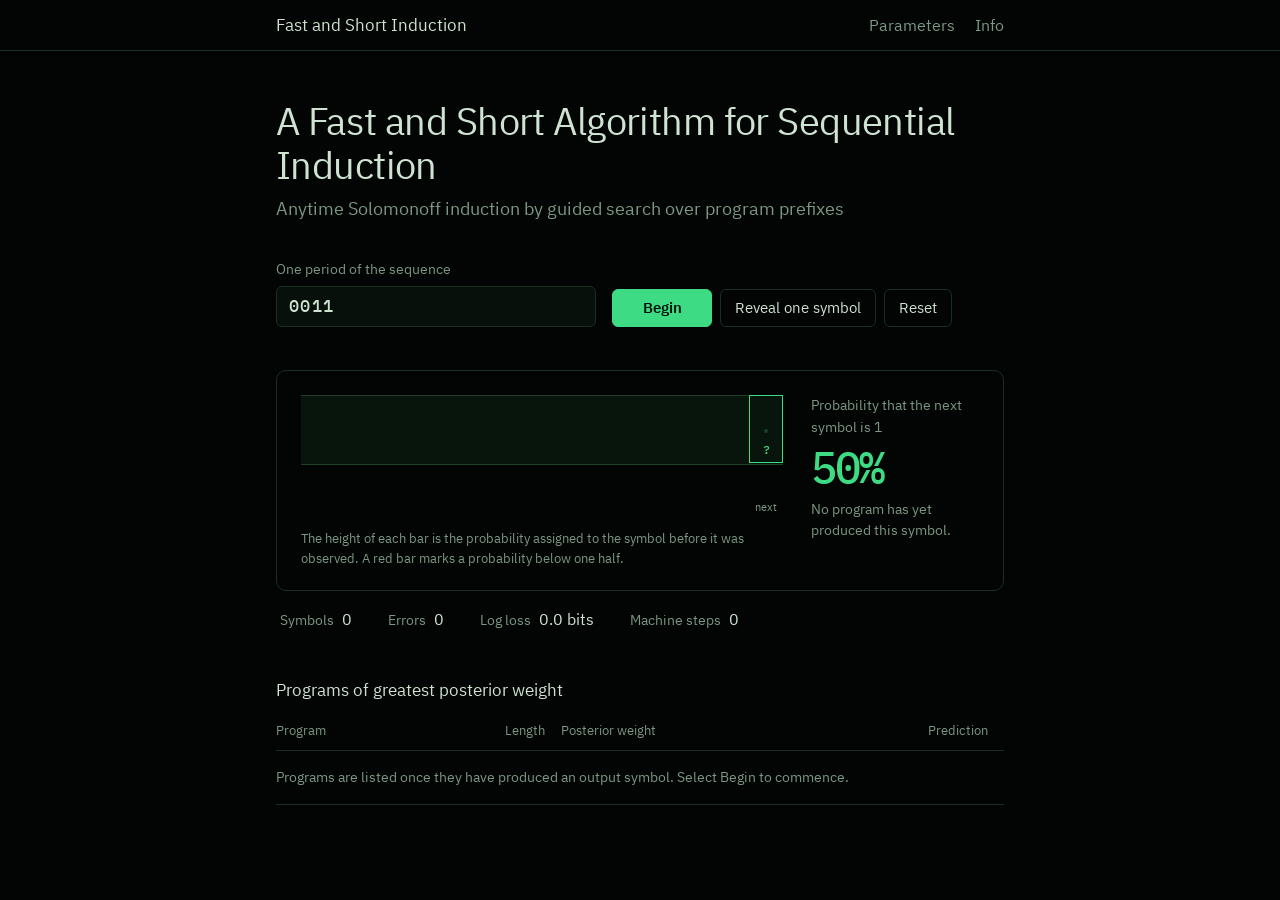
==== commit daaaa88b: "Add files via upload" ====
--- a/induction/index.html
+++ b/induction/index.html
@@ -2,7 +2,9 @@
 <html lang="en">
 <head>
 <meta charset="utf-8">
-<meta name="viewport" content="width=device-width, initial-scale=1">
+<meta name="viewport" content="width=device-width, initial-scale=1, viewport-fit=cover">
+<meta name="color-scheme" content="dark">
+<meta name="theme-color" content="#020503">
 <title>A Fast and Short Algorithm for Sequential Induction</title>
 <meta name="author" content="Sigfrido D. Ciletti">
 <meta name="description" content="An anytime approximation to Solomonoff induction by guided search over program prefixes, in which a learned guiding distribution directs computation but never enters the probabilities.">
@@ -11,71 +13,61 @@
 @font-face{font-family:"Plex Sans";font-style:normal;font-weight:600;font-display:swap;src:url([data-uri]) format("woff2");}
 @font-face{font-family:"Plex Mono";font-style:normal;font-weight:400;font-display:swap;src:url([data-uri]) format("woff2");}
 @font-face{font-family:"Plex Mono";font-style:normal;font-weight:500;font-display:swap;src:url([data-uri]) format("woff2");}
+/* One dark palette throughout, taken from the prediction panel */
 :root {
-  /* light: green ink on pale paper; the tape bed stays a terminal in both schemes */
-  --desk: #EDF2EE; --surface: #F6F9F6; --ink: #0F1D14; --muted: #4C6555; --rule: #C3D2C7;
-  --signal: #0E7A3E; --on-signal: #FFFFFF; --wrong: #B3261E; --code: #0E5C31; --glow: transparent;
-  --bed: #030805; --bed-ink: #CFE3D3; --bed-muted: #7C9884; --bed-rule: #1B3324; --bed-signal: #3DDC84; --bed-wrong: #FF6B5E;
-  --tape: #08150C; --tape-edge: #1F3D29; --tape-ink: #3DDC84; --hole: #3DDC84; --feed: #1F3D29;
-  --rain: #0E7A3E; --rain-opacity: 0.09;
+  color-scheme: dark;
+  --bg: #020503; --surface: #07100A; --ink: #CFE3D3; --muted: #7C9884; --rule: #183022;
+  --accent: #3DDC84; --on-accent: #03100A; --wrong: #FF6B5E; --code: #8FE3AE;
+  --tape: #08150C; --tape-edge: #1F3D29; --hole: #3DDC84; --feed: #1F3D29;
   --panel-w: 24rem;
   --sans: "Plex Sans", "IBM Plex Sans", "Segoe UI", system-ui, sans-serif;
   --mono: "Plex Mono", "IBM Plex Mono", ui-monospace, "SF Mono", Menlo, Consolas, monospace;
 }
-@media (prefers-color-scheme: dark) {
-  :root {
-    color-scheme: dark;
-    --desk: #050906; --surface: #0A120C; --ink: #CFE3D3; --muted: #7E9A85; --rule: #1C2E21;
-    --signal: #3DDC84; --on-signal: #03100A; --wrong: #FF6B5E; --code: #8FE3AE; --glow: rgb(61 220 132 / 0.35);
-    --bed: #020503; --bed-rule: #183022;
-    --rain: #3DDC84; --rain-opacity: 0.16;
-  }
-}
 * { box-sizing: border-box; }
-html { -webkit-text-size-adjust: 100%; }
-body { position: relative; margin: 0; background: var(--desk); color: var(--ink); font: 400 1rem/1.55 var(--sans); font-variant-numeric: tabular-nums; }
-.rain { position: absolute; top: 0; left: 0; width: 100%; height: 17rem; pointer-events: none; opacity: var(--rain-opacity); -webkit-mask-image: linear-gradient(to bottom, #000 25%, transparent 100%); mask-image: linear-gradient(to bottom, #000 25%, transparent 100%); }
-.page { position: relative; }
-a { color: var(--signal); text-underline-offset: 0.2em; }
-a:hover { text-decoration-thickness: 2px; }
-.page { max-width: 60rem; margin: 0 auto; padding: 2.5rem 1.5rem 4rem; }
-h1 { font: 600 clamp(1.625rem, 1.1rem + 1.9vw, 2.25rem)/1.15 var(--mono); letter-spacing: -0.025em; margin: 0 0 0.625rem; text-shadow: 0 0 18px var(--glow); }
-h2 { font: 600 1.0625rem/1.3 var(--mono); letter-spacing: -0.01em; margin: 0 0 0.75rem; }
+html { -webkit-text-size-adjust: 100%; background: var(--bg); }
+body { margin: 0; min-height: 100vh; background: var(--bg); color: var(--ink); font: 400 1rem/1.55 var(--sans); font-variant-numeric: tabular-nums; }
+::selection { background: #1D4A2E; }
+a { color: var(--accent); text-underline-offset: 0.18em; }
+sup { line-height: 0; }
 p { margin: 0 0 0.75rem; }
-sup { line-height: 0; }
-
-/* header */
-.top { display: flex; justify-content: space-between; align-items: flex-start; gap: 1.5rem; }
-.intro { max-width: 66ch; }
-.subtitle { font-size: 1.125rem; color: var(--muted); margin: 0 0 0.75rem; }
-.byline { font: 500 0.9375rem/1.4 var(--mono); margin: 0 0 1.5rem; }
-.byline a { color: var(--signal); text-decoration: none; }
-.byline a:hover { text-decoration: underline; }
-.abstract { font-size: 0.9375rem; line-height: 1.6; margin: 0 0 0.75rem; }
-.abstract:last-child { margin-bottom: 0; }
-
-/* buttons and fields */
+:is(a, button, input, select, summary):focus-visible { outline: 2px solid var(--accent); outline-offset: 2px; }
+h1:focus { outline: none; }
+
+/* top bar */
+.top { position: sticky; top: 0; z-index: 5; background: var(--bg); border-bottom: 1px solid var(--rule); padding-top: env(safe-area-inset-top, 0px); }
+.top-inner { max-width: 48rem; margin: 0 auto; padding: 0.75rem 1.25rem; display: flex; align-items: center; justify-content: space-between; gap: 1rem; }
+.brand { color: var(--ink); font-weight: 500; font-size: 1.0625rem; text-decoration: none; }
+.nav { display: flex; align-items: center; gap: 1.25rem; }
+.nav[hidden] { display: none; }
+.navlink, .navbtn { color: var(--muted); text-decoration: none; font: 400 1rem/1.4 var(--sans); }
+.navbtn { background: none; border: 0; padding: 0; cursor: pointer; }
+.navlink:hover, .navbtn:hover { color: var(--ink); text-decoration: underline; text-underline-offset: 0.18em; }
+.navbtn[aria-expanded="true"] { color: var(--ink); }
+
+/* the algorithm */
+.page { max-width: 48rem; margin: 0 auto; padding: 3rem 1.25rem 5rem; }
+.page[hidden] { display: none; }
+.welcome { margin-bottom: 2.25rem; }
+h1 { font-size: clamp(1.75rem, 1.3rem + 1.6vw, 2.375rem); line-height: 1.15; font-weight: 500; letter-spacing: -0.015em; margin: 0 0 0.5rem; }
+.subtitle { font-size: 1.125rem; color: var(--muted); margin: 0; }
+h2 { font-size: 1.0625rem; line-height: 1.3; font-weight: 500; margin: 0 0 0.75rem; }
+
 button { font: 500 0.9375rem/1.2 var(--sans); color: var(--ink); background: transparent; border: 1px solid var(--rule); border-radius: 6px; padding: 0.5625rem 0.875rem; cursor: pointer; }
-button:hover { border-color: var(--signal); }
-button.primary { background: var(--signal); border-color: var(--signal); color: var(--on-signal); font-weight: 600; min-width: 6.25rem; }
+button:hover { border-color: var(--muted); }
+button.primary { background: var(--accent); border-color: var(--accent); color: var(--on-accent); font-weight: 600; min-width: 6.25rem; }
 button.primary:hover { filter: brightness(1.08); }
-.menu-btn { flex: none; display: inline-flex; align-items: center; gap: 0.5rem; }
-:is(button, input, select, summary):focus-visible { outline: 2px solid var(--signal); outline-offset: 2px; }
-label, .label { display: block; font-size: 0.875rem; font-weight: 600; margin-bottom: 0.375rem; }
-input[type="text"], select { width: 100%; font: 400 1rem/1.2 var(--sans); color: var(--ink); background: var(--surface); border: 1px solid var(--rule); border-radius: 6px; padding: 0.5625rem 0.75rem; }
-#pattern { font: 500 1.0625rem/1.2 var(--mono); letter-spacing: 0.08em; }
-
-/* the run row */
-.run { display: flex; flex-wrap: wrap; align-items: flex-end; gap: 0.75rem 1rem; margin-top: 2rem; }
-.pattern-field { flex: 1 1 12rem; max-width: 22rem; }
+label, .label { display: block; font-size: 0.875rem; color: var(--muted); margin-bottom: 0.375rem; }
+input[type="text"] { width: 100%; color: var(--ink); background: var(--surface); border: 1px solid var(--rule); border-radius: 6px; padding: 0.5625rem 0.75rem; font: 500 1.0625rem/1.2 var(--mono); letter-spacing: 0.08em; }
+
+.run { display: flex; flex-wrap: wrap; align-items: flex-end; gap: 0.75rem 1rem; }
+.pattern-field { flex: 1 1 12rem; max-width: 20rem; }
 .buttons { display: flex; flex-wrap: wrap; gap: 0.5rem; }
 .error { color: var(--wrong); font-size: 0.875rem; margin: 0.5rem 0 0; }
 .error:empty { display: none; }
-.status { color: var(--muted); font: 400 0.8125rem/1.5 var(--mono); margin: 0.5rem 0 0; min-height: 1.5em; }
-.status:not(:empty)::before { content: "> "; color: var(--signal); }
-
-/* the tape */
-.bed { margin-top: 1rem; background: var(--bed); color: var(--bed-ink); border: 1px solid var(--bed-rule); border-radius: 10px; padding: 1.5rem 1.5rem 1.25rem; display: grid; grid-template-columns: minmax(0, 1fr) 11rem; gap: 1.75rem; align-items: start; }
+.status { color: var(--muted); font-size: 0.875rem; margin: 0.5rem 0 0; min-height: 1.4em; }
+
+/* the tape and the prediction */
+.bed { margin-top: 1rem; border: 1px solid var(--rule); border-radius: 10px; padding: 1.5rem 1.5rem 1.25rem; display: grid; grid-template-columns: minmax(0, 1fr) 10.5rem; gap: 1.75rem; align-items: start; }
 .tape-area { min-width: 0; }
 .tape-window { position: relative; overflow: hidden; }
 .tape-window::before { content: ""; position: absolute; inset: 0 0 auto 0; height: 68px; background: var(--tape); border-block: 1px solid var(--tape-edge); }
@@ -83,102 +75,107 @@
 .cell { flex: 0 0 28px; }
 .punch { position: relative; height: 68px; }
 .hole { position: absolute; left: 50%; top: 11px; width: 14px; height: 14px; margin-left: -7px; border-radius: 50%; }
-.hole.on { background: var(--hole); box-shadow: 0 0 6px rgb(61 220 132 / 0.55); }
+.hole.on { background: var(--hole); box-shadow: 0 0 6px rgb(61 220 132 / 0.5); }
 .feed { position: absolute; left: 50%; top: 34px; width: 4px; height: 4px; margin-left: -2px; border-radius: 50%; background: var(--feed); }
-.digit { position: absolute; left: 0; right: 0; bottom: 7px; text-align: center; font: 500 0.75rem/1 var(--mono); color: var(--tape-ink); }
-.conf { position: relative; width: 14px; height: 24px; margin: 8px auto 0; border-bottom: 1px solid var(--bed-rule); }
-.conf span { position: absolute; left: 0; right: 0; bottom: 0; height: calc(var(--p, 0) * 100%); background: var(--bed-signal); }
-.conf.bad span { background: var(--bed-wrong); }
-.conf.none { border: 1px dashed var(--bed-rule); }
+.digit { position: absolute; left: 0; right: 0; bottom: 7px; text-align: center; font: 500 0.75rem/1 var(--mono); color: var(--accent); }
+.conf { position: relative; width: 14px; height: 24px; margin: 8px auto 0; border-bottom: 1px solid var(--rule); }
+.conf span { position: absolute; left: 0; right: 0; bottom: 0; height: calc(var(--p, 0) * 100%); background: var(--accent); }
+.conf.bad span { background: var(--wrong); }
+.conf.none { border: 1px dashed var(--rule); }
 .conf.none span { display: none; }
-.idx { height: 1rem; margin-top: 4px; text-align: center; font-size: 0.6875rem; line-height: 1rem; color: var(--bed-muted); white-space: nowrap; }
+.idx { height: 1rem; margin-top: 4px; text-align: center; font-size: 0.6875rem; line-height: 1rem; color: var(--muted); white-space: nowrap; }
 .cell.reader { flex-basis: 34px; }
 .cell.reader .punch { box-shadow: inset 0 0 0 1px var(--hole); }
-.cell.reader .hole { background: var(--hole); box-shadow: 0 0 8px rgb(61 220 132 / 0.6); }
+.cell.reader .hole { background: var(--hole); box-shadow: 0 0 8px rgb(61 220 132 / 0.55); }
 .cell.reader .conf { border: 0; }
 .cell.fresh .hole.on { animation: punch 160ms ease-out; }
 @keyframes punch { from { transform: scale(0.2); } to { transform: scale(1); } }
-.caption { margin: 0.875rem 0 0; font-size: 0.8125rem; color: var(--bed-muted); max-width: 60ch; }
-.readout-label { font-size: 0.875rem; color: var(--bed-muted); margin: 0; }
-.readout-num { font: 500 2.75rem/1 var(--mono); letter-spacing: -0.04em; margin: 0.375rem 0 0.625rem; color: var(--bed-signal); text-shadow: 0 0 16px rgb(61 220 132 / 0.35); }
-.readout-note { font-size: 0.875rem; color: var(--bed-muted); margin: 0 0 0.25rem; }
+.caption { margin: 0.875rem 0 0; font-size: 0.8125rem; color: var(--muted); max-width: 60ch; }
+.readout-label { font-size: 0.875rem; color: var(--muted); margin: 0; }
+.readout-num { font: 500 2.75rem/1 var(--mono); letter-spacing: -0.04em; margin: 0.375rem 0 0.625rem; color: var(--accent); }
+.readout-note { font-size: 0.875rem; color: var(--muted); margin: 0 0 0.25rem; }
 .readout-note:empty { display: none; }
 
-/* figures under the tape */
 .stats { display: flex; flex-wrap: wrap; gap: 0.375rem 2.25rem; margin: 1rem 0 0; padding: 0 0.25rem; }
 .stats div { display: flex; align-items: baseline; gap: 0.5rem; }
 .stats dt { font-size: 0.875rem; color: var(--muted); }
-.stats dd { margin: 0; font-weight: 600; }
-
-/* leading programs */
-.leaders { margin-top: 2.5rem; }
+.stats dd { margin: 0; font-weight: 500; }
+
+.leaders { margin-top: 3rem; }
+.scroll { overflow-x: auto; }
+table { border-collapse: collapse; width: 100%; font-size: 0.875rem; }
+th, td { text-align: left; padding: 0.5rem 0.75rem 0.5rem 0; border-bottom: 1px solid var(--rule); vertical-align: baseline; }
+th { font-weight: 500; font-size: 0.8125rem; color: var(--muted); white-space: nowrap; }
+td.num, th.num { text-align: right; padding-right: 1rem; white-space: nowrap; }
+td.prog { font: 500 0.9375rem/1.35 var(--mono); letter-spacing: 0.06em; word-break: break-all; color: var(--code); }
+td.empty { color: var(--muted); padding: 1rem 0; }
+.bar { display: inline-block; width: 5rem; height: 0.5rem; background: var(--rule); vertical-align: middle; margin-right: 0.5rem; }
+.bar i { display: block; height: 100%; background: var(--accent); }
+.cred { white-space: nowrap; }
 .more { display: flex; flex-wrap: wrap; align-items: center; gap: 0.5rem 0.75rem; margin-top: 0.875rem; }
 .more .hint { margin: 0 auto 0 0; }
 .more button[hidden] { display: none; }
-.scroll { overflow-x: auto; }
-table { border-collapse: collapse; width: 100%; font-size: 0.875rem; }
-th, td { text-align: left; padding: 0.5rem 0.75rem 0.5rem 0; border-bottom: 1px solid var(--rule); vertical-align: baseline; }
-th { font-weight: 600; font-size: 0.8125rem; color: var(--muted); white-space: nowrap; }
-td.num, th.num { text-align: right; padding-right: 1rem; white-space: nowrap; }
-td.prog { font: 500 0.9375rem/1.35 var(--mono); letter-spacing: 0.06em; word-break: break-all; color: var(--code); }
-td.empty { color: var(--muted); padding: 1rem 0; }
-.bar { display: inline-block; width: 5rem; height: 0.5rem; background: color-mix(in srgb, var(--signal) 16%, transparent); vertical-align: middle; margin-right: 0.5rem; }
-.bar i { display: block; height: 100%; background: var(--signal); }
-.cred { white-space: nowrap; }
-
-/* side panel */
-.panel { position: fixed; inset: 0 0 0 auto; z-index: 10; width: min(var(--panel-w), 100%); height: 100%; max-width: none; max-height: none; margin: 0; padding: 0; border: 0; border-left: 1px solid var(--rule); background: var(--surface); color: var(--ink); overflow: hidden; }
+.hint { color: var(--muted); font-size: 0.875rem; }
+
+/* the info page */
+.doc { max-width: 42rem; }
+.byline { font-size: 1.0625rem; margin: 0 0 2rem; }
+.byline a { text-decoration: none; }
+.byline a:hover { text-decoration: underline; }
+.lede { font-size: 1.1875rem; line-height: 1.6; }
+.doc p, .doc li { line-height: 1.65; }
+.doc h2 { font-size: 1.25rem; margin: 2.5rem 0 0.75rem; padding-top: 1.25rem; border-top: 1px solid var(--rule); }
+.doc ul { padding-left: 1.125rem; margin: 0; }
+.doc li { margin-bottom: 0.375rem; }
+.ops { margin: 0.5rem 0 0.5rem; font-size: 0.9375rem; }
+.ops td { padding: 0.4375rem 0.75rem 0.4375rem 0; }
+.ops td:first-child { font: 500 1rem/1.2 var(--mono); width: 2rem; color: var(--code); }
+.ops td:last-child { text-align: right; white-space: nowrap; padding-right: 0; color: var(--muted); }
+.foot { margin-top: 3.5rem; padding-top: 1.25rem; border-top: 1px solid var(--rule); color: var(--muted); font-size: 0.875rem; }
+.foot p { margin: 0; }
+
+/* parameters panel */
+.panel { position: fixed; inset: 0 0 0 auto; z-index: 10; width: min(var(--panel-w), 100%); height: 100%; max-width: none; max-height: none; margin: 0; padding: 0; border: 0; border-left: 1px solid var(--rule); background: var(--bg); color: var(--ink); overflow: hidden; }
 .panel[open] { animation: panel-in 180ms ease-out; }
 @keyframes panel-in { from { transform: translateX(1.5rem); opacity: 0; } to { transform: none; opacity: 1; } }
-.panel::backdrop { background: rgb(13 21 34 / 0.45); }
+.panel::backdrop { background: rgb(0 0 0 / 0.55); }
 .panel-inner { height: 100%; overflow-y: auto; overscroll-behavior: contain; padding: 0 1.25rem 2.5rem; }
-.panel-head { position: sticky; top: 0; z-index: 1; display: flex; justify-content: space-between; align-items: center; gap: 1rem; padding: 1rem 0 0.75rem; background: var(--surface); }
+.panel-head { position: sticky; top: 0; z-index: 1; display: flex; justify-content: space-between; align-items: center; gap: 1rem; padding: 0.875rem 0 0.75rem; background: var(--bg); }
 .panel-head h2 { margin: 0; }
 .close { display: inline-flex; padding: 0.375rem; border-color: transparent; }
 .close:hover { border-color: var(--rule); }
 .panel-section { border-top: 1px solid var(--rule); padding: 1rem 0; }
-.panel-section h3 { font: 600 1rem/1.3 var(--mono); margin: 0 0 0.875rem; }
 .field { margin-bottom: 1rem; }
-.check { display: flex; align-items: center; gap: 0.5rem; font-size: 0.9375rem; font-weight: 400; margin: 0 0 1rem; }
-.check input { width: 1.0625rem; height: 1.0625rem; margin: 0; accent-color: var(--signal); }
+.check { display: flex; align-items: center; gap: 0.5rem; font-size: 0.9375rem; color: var(--ink); margin: 0 0 1rem; }
+.check input { width: 1.0625rem; height: 1.0625rem; margin: 0; accent-color: var(--accent); flex: none; }
 .presets { display: flex; flex-wrap: wrap; gap: 0.375rem; }
 .presets button { font: 500 0.8125rem/1 var(--mono); padding: 0.4375rem 0.5rem; border-radius: 4px; }
-summary { display: flex; justify-content: space-between; align-items: center; gap: 1rem; font: 600 1rem/1.4 var(--mono); cursor: pointer; list-style: none; }
+summary { display: flex; justify-content: space-between; align-items: center; gap: 1rem; font-weight: 500; cursor: pointer; list-style: none; }
 summary::-webkit-details-marker { display: none; }
 summary::after { content: ""; flex: none; width: 0.5rem; height: 0.5rem; margin-right: 0.25rem; border-right: 1.5px solid var(--muted); border-bottom: 1.5px solid var(--muted); transform: translateY(-2px) rotate(45deg); }
 details[open] > summary { margin-bottom: 0.875rem; }
 details[open] > summary::after { transform: translateY(2px) rotate(-135deg); }
-.hint { color: var(--muted); font-size: 0.875rem; }
 .guide { table-layout: fixed; margin-bottom: 0.75rem; }
 .guide th, .guide td { text-align: center; padding: 0.375rem 0; border: 0; }
 .guide th:first-child { text-align: left; width: 4.75rem; }
 .guide thead th { font: 500 0.875rem/1 var(--mono); color: var(--ink); }
 .guide tbody th { font-weight: 400; font-size: 0.8125rem; color: var(--muted); }
-.guide td { font-size: 0.8125rem; border: 2px solid var(--surface); background: color-mix(in srgb, var(--signal) calc(var(--p) * 100%), transparent); }
-.guide td.strong { color: var(--on-signal); }
+.guide td { font-size: 0.8125rem; border: 2px solid var(--bg); background: color-mix(in srgb, var(--accent) calc(var(--p) * 100%), var(--surface)); }
+.guide td.strong { color: var(--on-accent); }
 .runs { list-style: none; margin: 0; padding: 0; }
 .runs li { padding: 0.625rem 0; border-bottom: 1px solid var(--rule); font-size: 0.875rem; }
 .runs li:first-child { padding-top: 0; }
 .runs li:last-child { border-bottom: 0; }
 .runs .prog { font: 500 0.9375rem/1.4 var(--mono); letter-spacing: 0.06em; color: var(--code); }
 .runs .meta { color: var(--muted); }
-.runs code { font: 500 0.875rem/1.4 var(--mono); word-break: break-all; }
-.notes p, .notes li { font-size: 0.9375rem; }
-.notes ul { padding-left: 1.125rem; margin: 0; }
-.notes li { margin-bottom: 0.25rem; }
-.ops { margin: 0 0 1rem; }
-.ops td { padding: 0.375rem 0.5rem 0.375rem 0; }
-.ops td:first-child { font: 500 1rem/1.2 var(--mono); width: 1.75rem; }
-.ops td:last-child { text-align: right; white-space: nowrap; padding-right: 0; color: var(--muted); }
-
-.foot { margin-top: 3.5rem; padding-top: 1.25rem; border-top: 1px solid var(--rule); color: var(--muted); font-size: 0.875rem; }
-.foot p { margin: 0; }
+.runs code { font: 500 0.875rem/1.4 var(--mono); word-break: break-all; color: var(--code); }
+
 @media (min-width: 72rem) {
-  body.panel-open { padding-right: var(--panel-w); }
+  body.panel-open .top-inner, body.panel-open .page { transform: translateX(calc(var(--panel-w) / -2)); }
 }
 @media (max-width: 52rem) {
-  .page { padding: 1.75rem 1rem 3rem; }
-  .top { flex-direction: column; gap: 1rem; }
+  .page { padding: 2rem 1rem 3.5rem; }
+  .top-inner { padding: 0.75rem 1rem; }
   .bed { grid-template-columns: minmax(0, 1fr); gap: 1rem; padding: 1.25rem 1rem 1rem; }
   .readout-num { font-size: 2.25rem; }
 }
@@ -188,21 +185,24 @@
 </style>
 </head>
 <body>
-<canvas class="rain" id="rain" aria-hidden="true"></canvas>
-<main class="page">
-  <header class="top">
-    <div class="intro">
-      <h1>A Fast and Short Algorithm for Sequential Induction</h1>
-      <p class="subtitle">Anytime Solomonoff induction by guided search over program prefixes</p>
-      <p class="byline"><a href="https://ciletti.xyz" rel="author">Sigfrido D. Ciletti</a></p>
-      <p class="abstract">This page presents an algorithm, devised by the author, for predicting a binary sequence with bounded computation. The programs of a small monotone reference machine are explored as a tree of prefixes and run by dovetailing, so that programs sharing a prefix share their computation. A prefix is rejected, together with every program extending it, as soon as its output contradicts the observed sequence, and the probability of the next symbol is the a priori weight, 2<sup>−ℓ</sup>, of the surviving programs that have already produced it, renormalized among them. A prediction is available at every moment, and it approaches Solomonoff’s prediction over the programs of the machine as computation increases.</p>
-      <p class="abstract">The novelty lies in separating search from belief. A learned guiding distribution may decide where computation is spent, but it never enters the probabilities, and every program not yet rejected is guaranteed at least half of the computation its a priori probability entitles it to. Learning can therefore accelerate the search, but it can slow it by at most a factor of two and cannot alter the weight of any program. To the author’s knowledge this separation has not been made before: in Solomonoff’s incremental learning systems the guiding distribution also serves as the prior, and in Schmidhuber’s speed prior the cost of computation enters the probabilities themselves.</p>
-    </div>
-    <button class="menu-btn" id="openPanel" type="button" aria-expanded="false" aria-controls="panel">
-      <svg aria-hidden="true" width="16" height="16" viewBox="0 0 16 16" fill="none"><path d="M2 4h12M2 8h12M2 12h12" stroke="currentColor" stroke-width="1.5" stroke-linecap="round"/></svg>
-      Parameters and method
-    </button>
-  </header>
+<header class="top">
+  <div class="top-inner">
+    <a class="brand" href="#">Fast and Short Induction</a>
+    <nav class="nav" id="appNav" aria-label="Page">
+      <button class="navbtn" id="openPanel" type="button" aria-expanded="false" aria-controls="panel">Parameters</button>
+      <a class="navlink" href="#info">Info</a>
+    </nav>
+    <nav class="nav" id="infoNav" aria-label="Page" hidden>
+      <a class="navlink" href="#">Back to the algorithm</a>
+    </nav>
+  </div>
+</header>
+
+<main class="page" id="app">
+  <section class="welcome">
+    <h1 id="appTitle" tabindex="-1">A Fast and Short Algorithm for Sequential Induction</h1>
+    <p class="subtitle">Anytime Solomonoff induction by guided search over program prefixes</p>
+  </section>
 
   <div class="run">
     <div class="pattern-field">
@@ -252,6 +252,53 @@
       <button id="showFewer" type="button">Show fewer programs</button>
     </div>
   </section>
+</main>
+
+<main class="page doc" id="info" hidden>
+  <h1 id="infoTitle" tabindex="-1">A Fast and Short Algorithm for Sequential Induction</h1>
+  <p class="byline"><a href="https://ciletti.xyz" rel="author">Sigfrido D. Ciletti</a></p>
+  <p class="lede">This page presents an algorithm, devised by the author, for predicting a binary sequence with bounded computation. The programs of a small monotone reference machine are explored as a tree of prefixes and run by dovetailing, so that programs sharing a prefix share their computation. A prefix is rejected, together with every program extending it, as soon as its output contradicts the observed sequence, and the probability of the next symbol is the a priori weight, 2<sup>−ℓ</sup>, of the surviving programs that have already produced it, renormalized among them. A prediction is available at every moment, and it approaches Solomonoff’s prediction over the programs of the machine as computation increases.</p>
+  <p>The novelty lies in separating search from belief. A learned guiding distribution may decide where computation is spent, but it never enters the probabilities, and every program not yet rejected is guaranteed at least half of the computation its a priori probability entitles it to. Learning can therefore accelerate the search, but it can slow it by at most a factor of two and cannot alter the weight of any program. To the author’s knowledge this separation has not been made before: in Solomonoff’s incremental learning systems the guiding distribution also serves as the prior, and in Schmidhuber’s speed prior the cost of computation enters the probabilities themselves.</p>
+
+  <h2>The reference machine</h2>
+  <p>The reference machine has a circular tape of 256 binary cells and the six instructions listed below, each with the length of its code. The machine reads its program one instruction at a time, and only when execution requires the next one. Programs that share an initial segment therefore share the corresponding computation.</p>
+  <table class="ops" aria-label="The instructions of the reference machine">
+    <tbody>
+      <tr><td>.</td><td>write the content of the current cell to the output</td><td>2 bits</td></tr>
+      <tr><td>+</td><td>complement the current cell</td><td>2 bits</td></tr>
+      <tr><td>&gt;</td><td>move one cell to the right</td><td>3 bits</td></tr>
+      <tr><td>&lt;</td><td>move one cell to the left</td><td>3 bits</td></tr>
+      <tr><td>[</td><td>mark a position for return</td><td>3 bits</td></tr>
+      <tr><td>]</td><td>if the current cell contains 1, return to the most recent mark, or to the beginning if there is none</td><td>3 bits</td></tr>
+    </tbody>
+  </table>
+
+  <h2>Rejection and prediction</h2>
+  <p>A program is rejected as soon as it writes a symbol that contradicts the observed sequence, and with it every program of which it is an initial segment. The probability assigned to the next symbol is the normalized sum of the a priori probabilities, 2<sup>−ℓ</sup>, of the surviving programs that have already produced that symbol.</p>
+
+  <h2>Computation</h2>
+  <p>No bound on computation is fixed in advance. The search proceeds continuously, occupying about two milliseconds of each display frame, and a symbol is revealed every 250 milliseconds, so that the computation devoted to each symbol is whatever the device accomplishes in that interval. In the trials conducted so far, greater computation per symbol has never delayed convergence. Trials should be compared in machine steps, a measure that does not depend on the device.</p>
+
+  <h2>The guiding distribution</h2>
+  <p>When the guiding distribution is in use, the computation is divided equally. One half is allotted in proportion to the a priori probabilities, which bounds the time required by a small constant factor relative to Levin’s universal search. The other half is allotted according to the guiding distribution, a table of conditional instruction probabilities estimated from programs that predicted at least three successive symbols correctly. The guiding distribution determines only the order of search; it has no effect upon the probabilities assigned.</p>
+  <p>The guiding distribution is not used by default. Within a single trial its effect is negligible; it is of value only across trials, for longer periods, when computation is scarce, as on a slow device. It continues to be estimated while not in use.</p>
+
+  <h2>Guarantees</h2>
+  <p>Two properties follow from the construction. First, the probabilities depend only on the a priori distribution and on which programs have been examined; the guiding distribution affects only the latter. Second, because every program not yet rejected receives at least half of its a priori share of computation, the time required to reach any program exceeds that of the unguided search by at most a factor of two. As computation increases without bound every program of the machine is eventually examined, and the prediction tends to Solomonoff’s normalized prediction over the programs of at most 32 instructions.</p>
+
+  <h2>Relation to earlier work</h2>
+  <p>The mixture over programs is Solomonoff’s (1964). The schedule of computation follows Levin’s universal search (1973), and the treatment of programs as prefixes executed online follows Schmidhuber’s FAST algorithm (2002), which he also applied to prediction, though under the speed prior, whose probabilities depend on running time. Solomonoff’s later proposals for incremental learning (2002–2003) introduced a guiding distribution for the search that is revised as problems are solved; there, however, the revised distribution is also the prior. The title alludes to Hutter’s “The Fastest and Shortest Algorithm for All Well-Defined Problems” (2002); no optimality result of that kind is claimed here.</p>
+
+  <h2>Measures</h2>
+  <p>The log loss is the sum, over the observed symbols, of −log<sub>2</sub> of the probability assigned to each, with every probability restricted to the interval from 0.01 to 0.99. The system is said to have converged when eight successive symbols have each been assigned a probability of at least 0.9.</p>
+
+  <h2>Limitations</h2>
+  <ul>
+    <li>Observations are assumed to be free of error. A single erroneous symbol would reject the correct program.</li>
+    <li>Programs are limited to 32 instructions.</li>
+    <li>The programs of greatest weight are retained in memory, from 3,000 at the outset, growing by one program for every 1,000 machine steps, to at most 20,000. A program beyond that limit must be found again by the search from the root, whose budget doubles on each pass.</li>
+    <li>A trial is suspended after every 64 symbols.</li>
+  </ul>
 
   <footer class="foot">
     <p>Sigfrido D. Ciletti, 2026. Further work at <a href="https://ciletti.xyz">ciletti.xyz</a>.</p>
@@ -261,14 +308,13 @@
 <dialog class="panel" id="panel" aria-labelledby="panelTitle">
   <div class="panel-inner">
     <div class="panel-head">
-      <h2 id="panelTitle">Parameters and method</h2>
-      <button class="close" id="closePanel" type="button" aria-label="Close parameters and method">
+      <h2 id="panelTitle">Parameters</h2>
+      <button class="close" id="closePanel" type="button" aria-label="Close parameters">
         <svg aria-hidden="true" width="18" height="18" viewBox="0 0 18 18" fill="none"><path d="M4 4l10 10M14 4L4 14" stroke="currentColor" stroke-width="1.6" stroke-linecap="round"/></svg>
       </button>
     </div>
 
-    <section class="panel-section" aria-labelledby="settingsTitle">
-      <h3 id="settingsTitle">Parameters</h3>
+    <section class="panel-section">
       <label class="check"><input id="useGuide" type="checkbox"> Allot half of the computation by the guiding distribution</label>
       <div class="field">
         <span class="label" id="examplesLabel">Example periods</span>
@@ -287,34 +333,6 @@
     <details class="panel-section">
       <summary>Record of trials</summary>
       <ul class="runs" id="history"></ul>
-    </details>
-
-    <details class="panel-section notes">
-      <summary>Method</summary>
-      <p>The reference machine has a circular tape of 256 binary cells and the six instructions listed below, each with the length of its code. The machine reads its program one instruction at a time, and only when execution requires the next one. Programs that share an initial segment therefore share the corresponding computation.</p>
-      <table class="ops" aria-label="The instructions of the reference machine">
-        <tbody>
-          <tr><td>.</td><td>write the content of the current cell to the output</td><td>2 bits</td></tr>
-          <tr><td>+</td><td>complement the current cell</td><td>2 bits</td></tr>
-          <tr><td>&gt;</td><td>move one cell to the right</td><td>3 bits</td></tr>
-          <tr><td>&lt;</td><td>move one cell to the left</td><td>3 bits</td></tr>
-          <tr><td>[</td><td>mark a position for return</td><td>3 bits</td></tr>
-          <tr><td>]</td><td>if the current cell contains 1, return to the most recent mark, or to the beginning if there is none</td><td>3 bits</td></tr>
-        </tbody>
-      </table>
-      <p>A program is rejected as soon as it writes a symbol that contradicts the observed sequence, and with it every program of which it is an initial segment. The probability assigned to the next symbol is the normalized sum of the a priori probabilities, 2<sup>−ℓ</sup>, of the surviving programs that have already produced that symbol.</p>
-      <p>No bound on computation is fixed in advance. The search proceeds continuously, occupying about two milliseconds of each display frame, and a symbol is revealed every 250 milliseconds, so that the computation devoted to each symbol is whatever the device accomplishes in that interval. In the trials conducted so far, greater computation per symbol has never delayed convergence. Trials should be compared in machine steps, a measure that does not depend on the device.</p>
-      <p>When the guiding distribution is in use, the computation is divided equally. One half is allotted in proportion to the a priori probabilities, which bounds the time required by a small constant factor relative to Levin’s universal search. The other half is allotted according to the guiding distribution, a table of conditional instruction probabilities estimated from programs that predicted at least three successive symbols correctly. The guiding distribution determines only the order of search; it has no effect upon the probabilities assigned.</p>
-      <p>Two properties follow from the construction. First, the probabilities depend only on the a priori distribution and on which programs have been examined; the guiding distribution affects only the latter. Second, because every program not yet rejected receives at least half of its a priori share of computation, the time required to reach any program exceeds that of the unguided search by at most a factor of two. As computation increases without bound every program of the machine is eventually examined, and the prediction tends to Solomonoff’s normalized prediction over the programs of at most 32 instructions.</p>
-      <p>The mixture over programs is Solomonoff’s (1964). The schedule of computation follows Levin’s universal search (1973), and the treatment of programs as prefixes executed online follows Schmidhuber’s FAST algorithm (2002), which he also applied to prediction, though under the speed prior, whose probabilities depend on running time. Solomonoff’s later proposals for incremental learning (2002–2003) introduced a guiding distribution for the search that is revised as problems are solved; there, however, the revised distribution is also the prior. The title alludes to Hutter’s “The Fastest and Shortest Algorithm for All Well-Defined Problems” (2002); no optimality result of that kind is claimed here.</p>
-      <p>The guiding distribution is not used by default. Within a single trial its effect is negligible; it is of value only across trials, for longer periods, when computation is scarce, as on a slow device. It continues to be estimated while not in use.</p>
-      <p>The log loss is the sum, over the observed symbols, of −log<sub>2</sub> of the probability assigned to each, with every probability restricted to the interval from 0.01 to 0.99. The system is said to have converged when eight successive symbols have each been assigned a probability of at least 0.9.</p>
-      <ul>
-        <li>Observations are assumed to be free of error. A single erroneous symbol would reject the correct program.</li>
-        <li>Programs are limited to 32 instructions.</li>
-        <li>The programs of greatest weight are retained in memory, from 3,000 at the outset, growing by one program for every 1,000 machine steps, to at most 20,000. A program beyond that limit must be found again by the search from the root, whose budget doubles on each pass.</li>
-        <li>A trial is suspended after every 64 symbols.</li>
-      </ul>
     </details>
   </div>
 </dialog>
@@ -817,6 +835,18 @@
   document.addEventListener('keydown', (e) => { if (e.key === 'Escape' && panel.open) { e.preventDefault(); closePanel(); } });
   WIDE.addEventListener('change', () => { if (panel.open) { closePanel(false); openPanel(); } });
 
+  /* ---------- views: the algorithm, and the info page at #info ---------- */
+  function route(fromLink) {
+    const info = location.hash === '#info';
+    $('app').hidden = info; $('info').hidden = !info;
+    $('appNav').hidden = info; $('infoNav').hidden = !info;
+    if (info) closePanel(false);
+    document.title = (info ? 'About: ' : '') + 'A Fast and Short Algorithm for Sequential Induction';
+    if (fromLink) { window.scrollTo(0, 0); $(info ? 'infoTitle' : 'appTitle').focus({ preventScroll: true }); }
+  }
+  window.addEventListener('hashchange', () => route(true));
+  route(false);
+
   /* ---------- wiring ---------- */
   PRESETS.forEach((p) => {
     const b = document.createElement('button');
@@ -845,50 +875,6 @@
   clearTape(); renderAll(); renderGuide(); renderHistory();
   requestAnimationFrame(frame);
 })();
-/* A faint fall of binary digits behind the title. Still when reduced motion is requested. */
-(function () {
-  const cv = document.getElementById('rain');
-  if (!cv || !cv.getContext) return;
-  const ctx = cv.getContext('2d');
-  const still = window.matchMedia('(prefers-reduced-motion: reduce)');
-  const dark = window.matchMedia('(prefers-color-scheme: dark)');
-  const SIZE = 15, TICK = 90;
-  let cols = [], w = 0, h = 0, color = '#3DDC84', timer = null;
-  function readColor() { color = getComputedStyle(document.documentElement).getPropertyValue('--rain').trim() || color; }
-  function step() {
-    ctx.globalCompositeOperation = 'destination-out';
-    ctx.fillStyle = 'rgba(0, 0, 0, 0.09)';
-    ctx.fillRect(0, 0, w, h);
-    ctx.globalCompositeOperation = 'source-over';
-    ctx.fillStyle = color;
-    for (let i = 0; i < cols.length; i++) {
-      const y = cols[i];
-      if (y >= 0) ctx.fillText(Math.random() < 0.5 ? '0' : '1', i * SIZE, y * SIZE);
-      if (y * SIZE > h && Math.random() > 0.97) cols[i] = -Math.floor(Math.random() * 12);
-      else cols[i] = y + 1;
-    }
-  }
-  function setup() {
-    const dpr = Math.min(window.devicePixelRatio || 1, 2);
-    w = cv.clientWidth; h = cv.clientHeight;
-    cv.width = Math.round(w * dpr); cv.height = Math.round(h * dpr);
-    ctx.setTransform(dpr, 0, 0, dpr, 0, 0);
-    ctx.font = '500 ' + (SIZE - 2) + 'px "Plex Mono", ui-monospace, monospace';
-    ctx.textBaseline = 'top';
-    cols = Array.from({ length: Math.ceil(w / SIZE) }, () => Math.floor(Math.random() * (h / SIZE)) - 8);
-    readColor();
-    for (let i = 0; i < 40; i++) step();          // start mid-fall rather than from an empty band
-  }
-  function start() {
-    clearInterval(timer); timer = null;
-    if (!still.matches) timer = setInterval(() => { if (!document.hidden) step(); }, TICK);
-  }
-  let pending = null;
-  window.addEventListener('resize', () => { clearTimeout(pending); pending = setTimeout(setup, 150); });
-  dark.addEventListener('change', () => { readColor(); setup(); });
-  still.addEventListener('change', start);
-  setup(); start();
-})();
 </script>
 </body>
 </html>
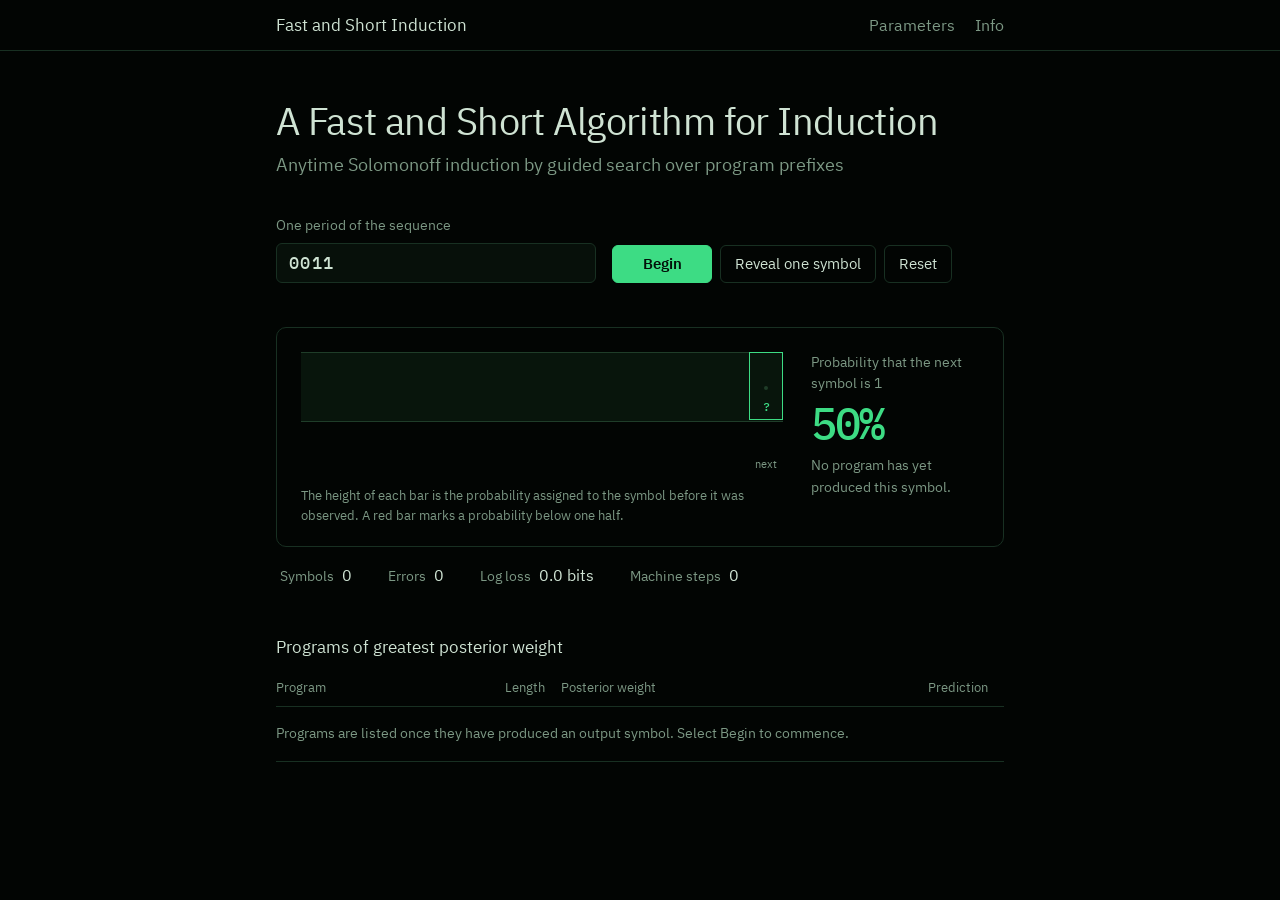
==== commit 7366f599: "Add files via upload" ====
--- a/induction/index.html
+++ b/induction/index.html
@@ -5,7 +5,7 @@
 <meta name="viewport" content="width=device-width, initial-scale=1, viewport-fit=cover">
 <meta name="color-scheme" content="dark">
 <meta name="theme-color" content="#020503">
-<title>A Fast and Short Algorithm for Sequential Induction</title>
+<title>A Fast and Short Algorithm for Induction</title>
 <meta name="author" content="Sigfrido D. Ciletti">
 <meta name="description" content="An anytime approximation to Solomonoff induction by guided search over program prefixes, in which a learned guiding distribution directs computation but never enters the probabilities.">
 <style>
@@ -148,8 +148,6 @@
 .field { margin-bottom: 1rem; }
 .check { display: flex; align-items: center; gap: 0.5rem; font-size: 0.9375rem; color: var(--ink); margin: 0 0 1rem; }
 .check input { width: 1.0625rem; height: 1.0625rem; margin: 0; accent-color: var(--accent); flex: none; }
-.presets { display: flex; flex-wrap: wrap; gap: 0.375rem; }
-.presets button { font: 500 0.8125rem/1 var(--mono); padding: 0.4375rem 0.5rem; border-radius: 4px; }
 summary { display: flex; justify-content: space-between; align-items: center; gap: 1rem; font-weight: 500; cursor: pointer; list-style: none; }
 summary::-webkit-details-marker { display: none; }
 summary::after { content: ""; flex: none; width: 0.5rem; height: 0.5rem; margin-right: 0.25rem; border-right: 1.5px solid var(--muted); border-bottom: 1.5px solid var(--muted); transform: translateY(-2px) rotate(45deg); }
@@ -200,7 +198,7 @@
 
 <main class="page" id="app">
   <section class="welcome">
-    <h1 id="appTitle" tabindex="-1">A Fast and Short Algorithm for Sequential Induction</h1>
+    <h1 id="appTitle" tabindex="-1">A Fast and Short Algorithm for Induction</h1>
     <p class="subtitle">Anytime Solomonoff induction by guided search over program prefixes</p>
   </section>
 
@@ -255,7 +253,7 @@
 </main>
 
 <main class="page doc" id="info" hidden>
-  <h1 id="infoTitle" tabindex="-1">A Fast and Short Algorithm for Sequential Induction</h1>
+  <h1 id="infoTitle" tabindex="-1">A Fast and Short Algorithm for Induction</h1>
   <p class="byline"><a href="https://ciletti.xyz" rel="author">Sigfrido D. Ciletti</a></p>
   <p class="lede">This page presents an algorithm, devised by the author, for predicting a binary sequence with bounded computation. The programs of a small monotone reference machine are explored as a tree of prefixes and run by dovetailing, so that programs sharing a prefix share their computation. A prefix is rejected, together with every program extending it, as soon as its output contradicts the observed sequence, and the probability of the next symbol is the a priori weight, 2<sup>−ℓ</sup>, of the surviving programs that have already produced it, renormalized among them. A prediction is available at every moment, and it approaches Solomonoff’s prediction over the programs of the machine as computation increases.</p>
   <p>The novelty lies in separating search from belief. A learned guiding distribution may decide where computation is spent, but it never enters the probabilities, and every program not yet rejected is guaranteed at least half of the computation its a priori probability entitles it to. Learning can therefore accelerate the search, but it can slow it by at most a factor of two and cannot alter the weight of any program. To the author’s knowledge this separation has not been made before: in Solomonoff’s incremental learning systems the guiding distribution also serves as the prior, and in Schmidhuber’s speed prior the cost of computation enters the probabilities themselves.</p>
@@ -316,10 +314,6 @@
 
     <section class="panel-section">
       <label class="check"><input id="useGuide" type="checkbox"> Allot half of the computation by the guiding distribution</label>
-      <div class="field">
-        <span class="label" id="examplesLabel">Example periods</span>
-        <div class="presets" id="presets" role="group" aria-labelledby="examplesLabel"></div>
-      </div>
       <button id="forget" type="button">Reset the guiding distribution</button>
     </section>
 
@@ -654,7 +648,6 @@
   const $ = (id) => document.getElementById(id);
   const nf = new Intl.NumberFormat('en-US');
   const engine = new Engine({ useGuide: false });
-  const PRESETS = ['01', '0011', '110', '1000', '10110', '0001011', '001011010011'];
   const TAPE_CELLS = 80, PACE = 250, BLOCK = 64, LOCK_RUN = 8, FEW = 5, STEP_MORE = 20, MOST = 200;
   const SLICE = 2;   // milliseconds of search per display frame; a new bit every PACE ms
   const CONTEXTS = ['initial', 'after .', 'after +', 'after >', 'after <', 'after [', 'after ]'];
@@ -841,23 +834,13 @@
     $('app').hidden = info; $('info').hidden = !info;
     $('appNav').hidden = info; $('infoNav').hidden = !info;
     if (info) closePanel(false);
-    document.title = (info ? 'About: ' : '') + 'A Fast and Short Algorithm for Sequential Induction';
+    document.title = (info ? 'About: ' : '') + 'A Fast and Short Algorithm for Induction';
     if (fromLink) { window.scrollTo(0, 0); $(info ? 'infoTitle' : 'appTitle').focus({ preventScroll: true }); }
   }
   window.addEventListener('hashchange', () => route(true));
   route(false);
 
   /* ---------- wiring ---------- */
-  PRESETS.forEach((p) => {
-    const b = document.createElement('button');
-    b.type = 'button'; b.textContent = p; b.setAttribute('aria-label', 'Use the period ' + p);
-    b.addEventListener('click', () => {
-      $('pattern').value = p;
-      if (readPattern()) setRunning(false, 'The period is now ' + p + '. Select Begin to commence.');
-      if (!WIDE.matches) closePanel();
-    });
-    $('presets').appendChild(b);
-  });
   $('pattern').addEventListener('change', () => { readPattern(); });
   $('pattern').addEventListener('keydown', (e) => { if (e.key === 'Enter') $('pattern').blur(); });
   $('useGuide').addEventListener('change', () => { engine.useGuide = $('useGuide').checked; });
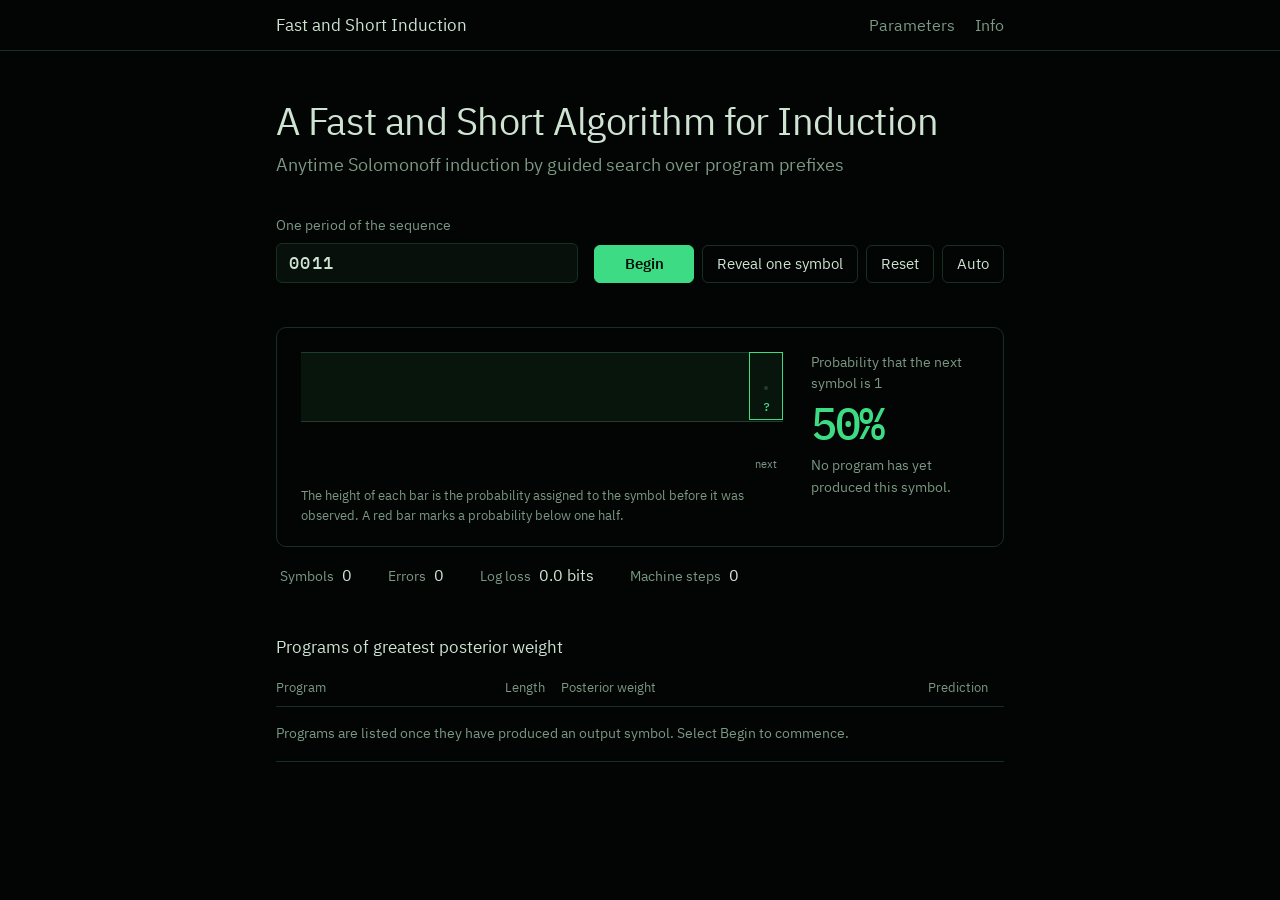
==== commit 20dfd580: "Add files via upload" ====
--- a/induction/index.html
+++ b/induction/index.html
@@ -211,6 +211,7 @@
       <button class="primary" id="start" type="button">Begin</button>
       <button id="step" type="button">Reveal one symbol</button>
       <button id="restart" type="button">Reset</button>
+      <button id="auto" type="button" aria-pressed="false" title="Train the guiding distribution on every distinct repeating pattern in turn">Auto</button>
     </div>
   </div>
   <p class="error" id="patternError" role="alert"></p>
@@ -280,6 +281,13 @@
   <h2>The guiding distribution</h2>
   <p>When the guiding distribution is in use, the computation is divided equally. One half is allotted in proportion to the a priori probabilities, which bounds the time required by a small constant factor relative to Levin’s universal search. The other half is allotted according to the guiding distribution, a table of conditional instruction probabilities estimated from programs that predicted at least three successive symbols correctly. The guiding distribution determines only the order of search; it has no effect upon the probabilities assigned.</p>
   <p>The guiding distribution is not used by default. Within a single trial its effect is negligible; it is of value only across trials, for longer periods, when computation is scarce, as on a slow device. It continues to be estimated while not in use.</p>
+
+  <h2>Automatic training</h2>
+  <p>The Auto control trains the guiding distribution without supervision. It presents, one after another, every distinct repeating pattern in order of length, and observes each until the system converges, or for at most four periods and sixteen symbols. Every symbol receives a fixed 100,000 machine steps, and the trials proceed as quickly as the device allows. Pressing the control again, or any other control, ends the training; the guiding distribution retains all that it has learned.</p>
+  <p>Whenever a program predicts three successive symbols correctly, its instructions are added to the guiding distribution’s estimates of which instruction tends to follow which. Over many patterns the distribution comes to favour the constructions that successful programs share, such as a loop that writes a short block and returns to its beginning. Automatic training is therefore the accumulation of experience on easy problems, so that harder problems of the same kind are searched in a more favourable order.</p>
+  <p>Each pattern is presented once. A period that merely repeats a shorter one, such as 0000, defines the same sequence as 0 and is omitted. Of the rotations of a period, such as 011, 101 and 110, which describe the same pattern read from different starting points, only the first in lexicographic order is used. The periods that remain are the Lyndon words: 0, 1, 01, 001, 011, 0001, 0011, 0111, and so on. Their number grows rapidly with length: there are 30 of length 8 and 335 of length 12.</p>
+  <p>In a test, the guiding distribution was trained on all 71 periods of length at most 8, then applied to 20 periods of length 9 and 10 that it had not seen. With 3,000 machine steps per symbol the system converged on 2 of the 20 without guidance and on all 20 with it; with 20,000 steps per symbol, on 15 and on all 20.</p>
+  <p>Automatic training alters only the order of search. The probabilities assigned are unaffected, and at least half of the computation continues to follow the a priori distribution. Its benefit depends on how closely later patterns resemble those used in training, and it is greatest when computation is scarce. To use what has been learned, select the guiding distribution under Parameters. Trials conducted automatically are not entered in the record of trials.</p>
 
   <h2>Guarantees</h2>
   <p>Two properties follow from the construction. First, the probabilities depend only on the a priori distribution and on which programs have been examined; the guiding distribution affects only the latter. Second, because every program not yet rejected receives at least half of its a priori share of computation, the time required to reach any program exceeds that of the unguided search by at most a factor of two. As computation increases without bound every program of the machine is eventually examined, and the prediction tends to Solomonoff’s normalized prediction over the programs of at most 32 instructions.</p>
@@ -650,12 +658,13 @@
   const engine = new Engine({ useGuide: false });
   const TAPE_CELLS = 80, PACE = 250, BLOCK = 64, LOCK_RUN = 8, FEW = 5, STEP_MORE = 20, MOST = 200;
   const SLICE = 2;   // milliseconds of search per display frame; a new bit every PACE ms
+  const AUTO_STEPS = 100000, AUTO_SLICE = 12;   // automatic training: fixed steps per symbol, and a larger share of each frame
   const CONTEXTS = ['initial', 'after .', 'after +', 'after >', 'after <', 'after [', 'after ]'];
   const WIDE = window.matchMedia('(min-width: 72rem)');
 
   let pattern = '0011';
   let running = false, stepOnce = false, lastReveal = 0, lastLive = 0, stepsAtReveal = 0, shown = FEW, tableSig = '';
-  let run = freshRun();
+  let run = freshRun(), auto = null;
   const history = [];
 
   function freshRun() { return { pattern, wrong: 0, loss: 0, streak: 0, streakStart: 0, streakSteps: 0, lockBit: null, lockSteps: null, best: '', guide: undefined }; }
@@ -750,7 +759,7 @@
     $('start').textContent = on ? 'Pause' : engine.n > 0 ? 'Resume' : 'Begin';
     if (why !== undefined) $('status').textContent = why;
   }
-  function reveal(now) {
+  function reveal(now, quiet) {
     const i = engine.n;
     const bit = pattern.charCodeAt(i % pattern.length) - 48;
     const pred = engine.observe(bit);
@@ -768,6 +777,7 @@
     } else { run.streak = 0; run.lockBit = null; run.lockSteps = null; }
     addCell(i, bit, p, had, steps);
     lastReveal = now;
+    if (quiet) return;
     engine.tick(4000);   // start on the next bit straight away, so the bet shown is current
     renderGuide(); renderAll(); lastLive = now;
     if (stepOnce) { stepOnce = false; setRunning(false, 'Symbol ' + engine.n + ' has been revealed.'); }
@@ -775,7 +785,14 @@
     else $('status').textContent = RUNNING_TEXT;
   }
   function frame(now) {
-    if (running) {
+    if (auto) {
+      const t0 = performance.now();
+      while (auto && performance.now() - t0 < AUTO_SLICE) {
+        if (auto.spent >= AUTO_STEPS) autoReveal(now);
+        else auto.spent += engine.tick(Math.min(4000, AUTO_STEPS - auto.spent)) || 1;
+      }
+      if (auto && now - lastLive > 200) { lastLive = now; renderAll(); }
+    } else if (running) {
       if (now - lastReveal >= PACE) reveal(now);
       const t0 = performance.now();
       while (running && performance.now() - t0 < SLICE) engine.tick(1000);
@@ -784,9 +801,60 @@
     requestAnimationFrame(frame);
   }
 
+  /* ---------- automatic training: every distinct repeating pattern, shortest first ---------- */
+  // A period is used only if it is a Lyndon word: strictly smaller than each of its rotations. That skips
+  // periods which repeat a shorter one (0000 repeats 0) and keeps one of each family of rotations (011, 101, 110).
+  function isLyndon(s) {
+    for (let k = 1; k < s.length; k++) if (s.slice(k) + s.slice(0, k) <= s) return false;
+    return true;
+  }
+  function* lyndonWords() {
+    for (let len = 1; len <= 32; len++)
+      for (let x = 0; x < 2 ** len; x++) {
+        const s = x.toString(2).padStart(len, '0');
+        if (isLyndon(s)) yield s;
+      }
+  }
+  function autoText() {
+    return 'Automatic training on the period ' + pattern + '. ' + nf.format(auto.done) +
+      (auto.done === 1 ? ' period' : ' periods') + ' examined so far, of which ' + nf.format(auto.converged) + ' converged.';
+  }
+  function nextWord() {
+    pattern = auto.words.next().value;
+    $('pattern').value = pattern;
+    engine.reset(); run = freshRun(); run.auto = true; stepsAtReveal = 0;
+    auto.cap = 4 * pattern.length + 16; auto.spent = 0;   // four periods and sixteen symbols, at most
+    clearTape(); renderGuide(); renderAll();
+    $('status').textContent = autoText();
+  }
+  function autoReveal(now) {
+    reveal(now, true);
+    auto.spent = 0;
+    const converged = run.lockBit !== null;
+    if (converged || engine.n >= auto.cap) {
+      auto.done++;
+      if (converged) auto.converged++;
+      nextWord();
+    }
+  }
+  function startAuto() {
+    setRunning(false); fileRun();
+    auto = { words: lyndonWords(), done: 0, converged: 0, spent: 0, cap: 0 };
+    $('auto').textContent = 'Stop'; $('auto').setAttribute('aria-pressed', 'true'); $('pattern').readOnly = true;
+    nextWord();
+  }
+  function stopAuto() {
+    if (!auto) return;
+    const message = 'Automatic training stopped after ' + nf.format(auto.done) + (auto.done === 1 ? ' period' : ' periods') +
+      ', of which ' + nf.format(auto.converged) + ' converged. The guiding distribution retains its estimates.';
+    auto = null;
+    $('auto').textContent = 'Auto'; $('auto').setAttribute('aria-pressed', 'false'); $('pattern').readOnly = false;
+    setRunning(false, message); renderAll(); renderGuide();
+  }
+
   /* ---------- runs ---------- */
   function fileRun() {
-    if (engine.n === 0) return;
+    if (engine.n === 0 || run.auto) return;
     history.unshift({ pattern: run.pattern, guide: run.guide, bits: engine.n, wrong: run.wrong, loss: run.loss, lockBit: run.lockBit, lockSteps: run.lockSteps, best: run.best });
     if (history.length > 20) history.pop();
     renderHistory();
@@ -845,12 +913,14 @@
   $('pattern').addEventListener('keydown', (e) => { if (e.key === 'Enter') $('pattern').blur(); });
   $('useGuide').addEventListener('change', () => { engine.useGuide = $('useGuide').checked; });
   $('start').addEventListener('click', () => {
+    stopAuto();
     if (running) { setRunning(false, 'Suspended at symbol ' + engine.n + '.'); return; }
     if (!readPattern()) return;
     stepOnce = false; lastReveal = performance.now(); setRunning(true, RUNNING_TEXT);
   });
-  $('step').addEventListener('click', () => { if (!readPattern() || running) return; stepOnce = true; lastReveal = performance.now(); setRunning(true, 'The search proceeds for 250 milliseconds, after which one symbol is revealed.'); });
-  $('restart').addEventListener('click', () => { if (readPattern()) restart('The trial has been reset. The guiding distribution retains its estimates.'); });
+  $('step').addEventListener('click', () => { stopAuto(); if (!readPattern() || running) return; stepOnce = true; lastReveal = performance.now(); setRunning(true, 'The search proceeds for 250 milliseconds, after which one symbol is revealed.'); });
+  $('restart').addEventListener('click', () => { stopAuto(); if (readPattern()) restart('The trial has been reset. The guiding distribution retains its estimates.'); });
+  $('auto').addEventListener('click', () => { if (auto) stopAuto(); else startAuto(); });
   $('showMore').addEventListener('click', () => { shown = Math.min(MOST, shown + STEP_MORE); renderPrograms(); });
   $('showFewer').addEventListener('click', () => { shown = FEW; renderPrograms(); $('leadersTitle').scrollIntoView({ block: 'nearest' }); });
   $('forget').addEventListener('click', () => { engine.resetGuide(); renderGuide(); renderPrograms(); $('status').textContent = 'The guiding distribution has been reset to the a priori distribution.'; });
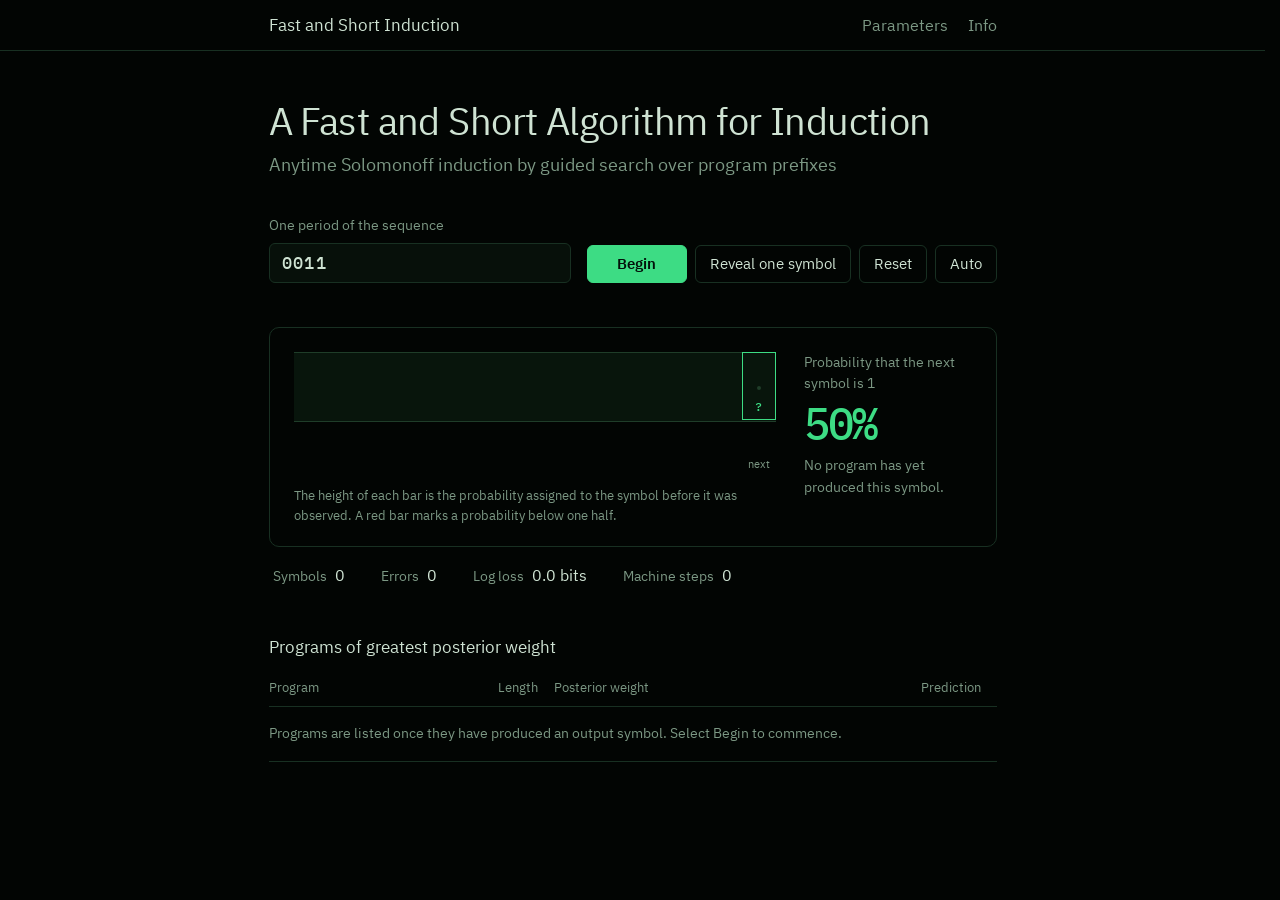
==== commit c509e4d8: "Add files via upload" ====
--- a/induction/index.html
+++ b/induction/index.html
@@ -24,7 +24,7 @@
   --mono: "Plex Mono", "IBM Plex Mono", ui-monospace, "SF Mono", Menlo, Consolas, monospace;
 }
 * { box-sizing: border-box; }
-html { -webkit-text-size-adjust: 100%; background: var(--bg); }
+html { -webkit-text-size-adjust: 100%; background: var(--bg); scrollbar-gutter: stable; }
 body { margin: 0; min-height: 100vh; background: var(--bg); color: var(--ink); font: 400 1rem/1.55 var(--sans); font-variant-numeric: tabular-nums; }
 ::selection { background: #1D4A2E; }
 a { color: var(--accent); text-underline-offset: 0.18em; }
@@ -664,7 +664,7 @@
 
   let pattern = '0011';
   let running = false, stepOnce = false, lastReveal = 0, lastLive = 0, stepsAtReveal = 0, shown = FEW, tableSig = '';
-  let run = freshRun(), auto = null;
+  let run = freshRun(), auto = null, tableFloor = 0;
   const history = [];
 
   function freshRun() { return { pattern, wrong: 0, loss: 0, streak: 0, streakStart: 0, streakSteps: 0, lockBit: null, lockSteps: null, best: '', guide: undefined }; }
@@ -727,9 +727,20 @@
       $('guideCost').textContent = 'The program of greatest weight has a description length of ' + top[0].bits + ' bits under the a priori distribution and ' + top[0].guideBits.toFixed(1) + ' bits under the guiding distribution.';
     }
     tableSig = sig;
+    holdTableHeight();
     $('moreCount').textContent = top.length ? top.length + ' of ' + nf.format(total) + (total === 1 ? ' program shown.' : ' programs shown.') : '';
     $('showMore').hidden = !(total > top.length && shown < MOST);
     $('showFewer').hidden = !(shown > FEW);
+  }
+  /* The list of programs may grow but not shrink while a trial runs, so the page keeps its height
+     (and its scroll bar) instead of collapsing whenever the list empties for a new period. */
+  function holdTableHeight() {
+    const wrap = $('programs').closest('.scroll'), h = wrap.offsetHeight;
+    if (h > tableFloor) { tableFloor = h; wrap.style.minHeight = h + 'px'; }
+  }
+  function releaseTableHeight() {
+    tableFloor = 0;
+    $('programs').closest('.scroll').style.minHeight = '';
   }
   function renderGuide() {
     const m = engine.guideMatrix();
@@ -862,6 +873,7 @@
   function restart(message) {
     fileRun();
     engine.reset(); run = freshRun(); stepsAtReveal = 0; stepOnce = false;
+    releaseTableHeight();
     clearTape(); setRunning(false, message);
     renderAll(); renderGuide();
   }
@@ -906,6 +918,7 @@
     if (fromLink) { window.scrollTo(0, 0); $(info ? 'infoTitle' : 'appTitle').focus({ preventScroll: true }); }
   }
   window.addEventListener('hashchange', () => route(true));
+  window.addEventListener('resize', () => { releaseTableHeight(); renderPrograms(); });
   route(false);
 
   /* ---------- wiring ---------- */
@@ -921,8 +934,8 @@
   $('step').addEventListener('click', () => { stopAuto(); if (!readPattern() || running) return; stepOnce = true; lastReveal = performance.now(); setRunning(true, 'The search proceeds for 250 milliseconds, after which one symbol is revealed.'); });
   $('restart').addEventListener('click', () => { stopAuto(); if (readPattern()) restart('The trial has been reset. The guiding distribution retains its estimates.'); });
   $('auto').addEventListener('click', () => { if (auto) stopAuto(); else startAuto(); });
-  $('showMore').addEventListener('click', () => { shown = Math.min(MOST, shown + STEP_MORE); renderPrograms(); });
-  $('showFewer').addEventListener('click', () => { shown = FEW; renderPrograms(); $('leadersTitle').scrollIntoView({ block: 'nearest' }); });
+  $('showMore').addEventListener('click', () => { shown = Math.min(MOST, shown + STEP_MORE); releaseTableHeight(); renderPrograms(); });
+  $('showFewer').addEventListener('click', () => { shown = FEW; releaseTableHeight(); renderPrograms(); $('leadersTitle').scrollIntoView({ block: 'nearest' }); });
   $('forget').addEventListener('click', () => { engine.resetGuide(); renderGuide(); renderPrograms(); $('status').textContent = 'The guiding distribution has been reset to the a priori distribution.'; });
 
   clearTape(); renderAll(); renderGuide(); renderHistory();
